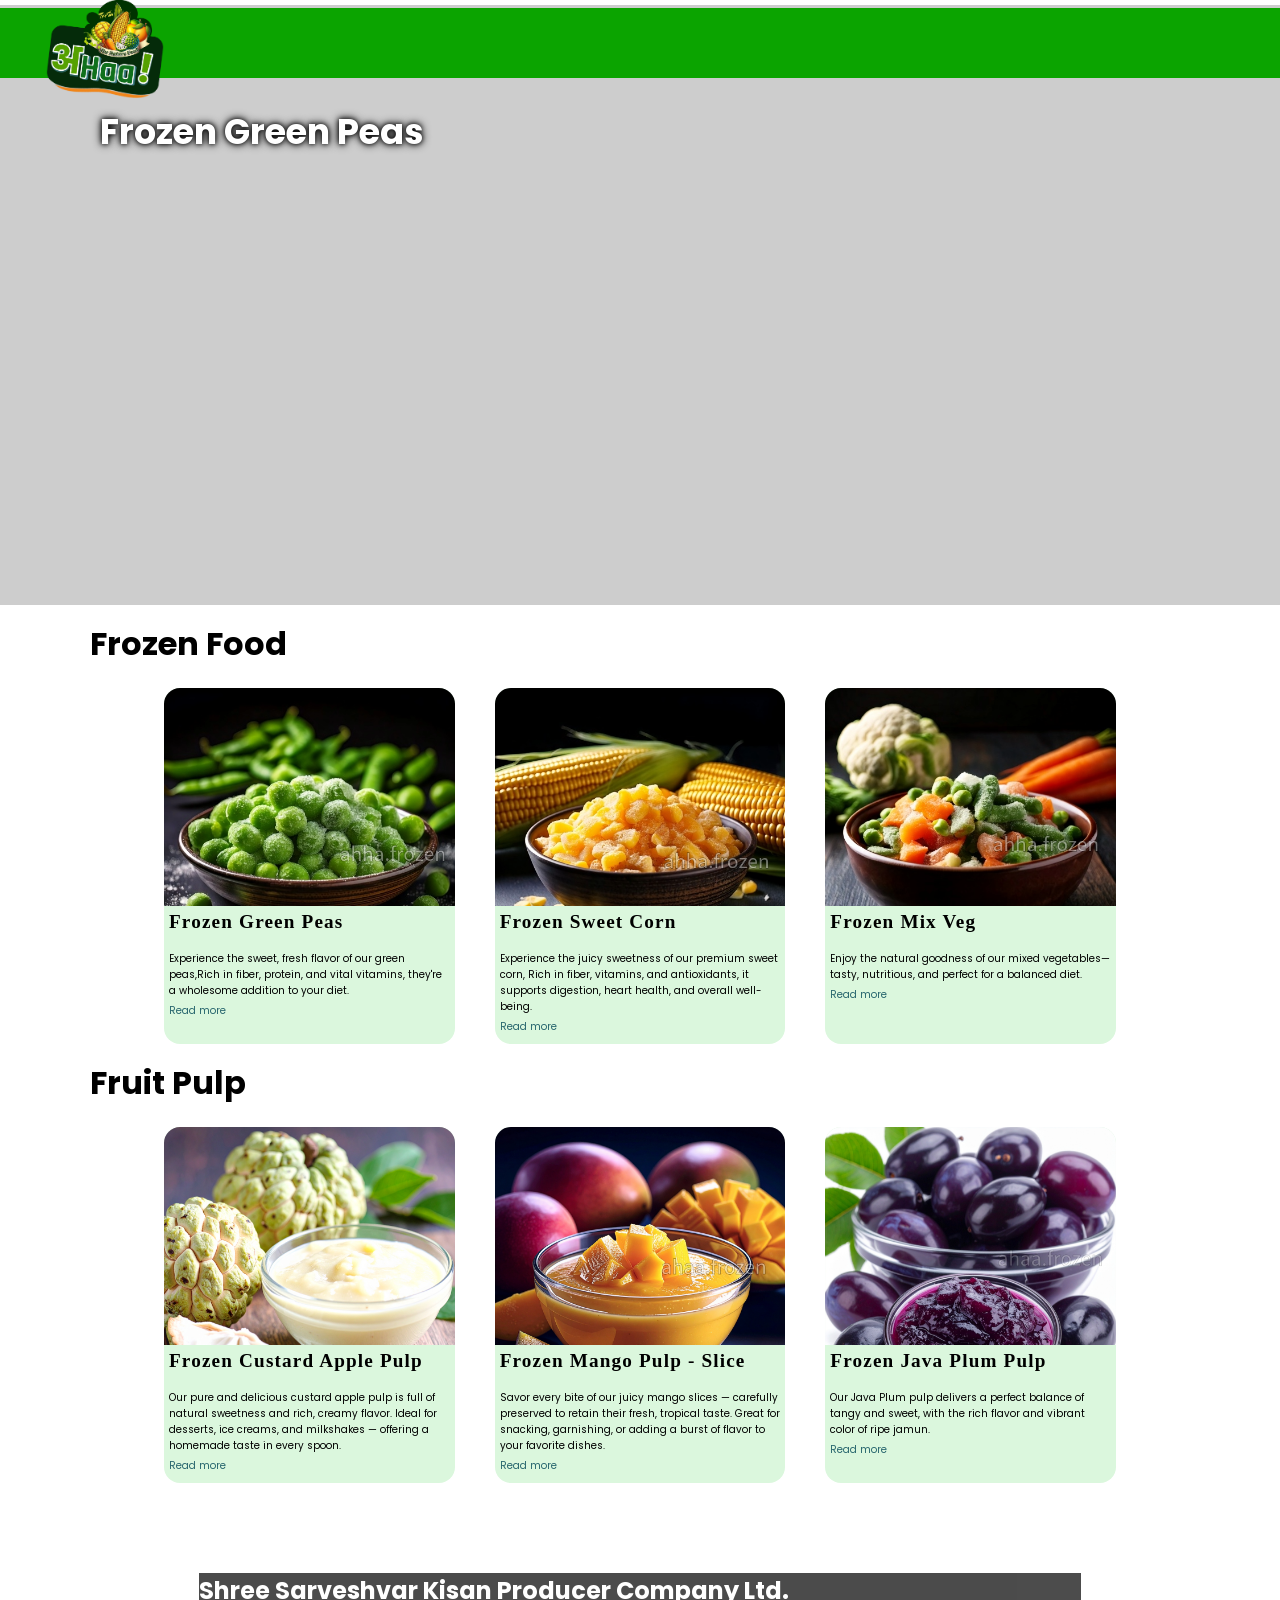
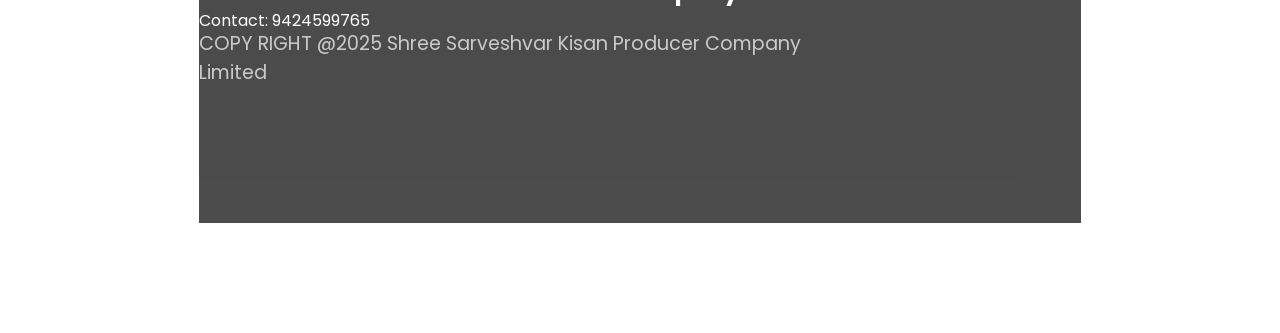
==== index.html @ b65160de "Add files via upload Added all file" ====
<!doctype html>
<html lang="en">
  <head>
    <meta charset="utf-8">
    <meta name="viewport" content="width=device-width, initial-scale=1">
    <title>Ahaa frozen food</title>
    <link rel="stylesheet" href="home.css">
  </head>
  <body>
        

    <nav>
      <div class="wrapper">
        <div class="logo"><a href="#"><img src="logo.png" class="logo"></a></div>
        <input type="radio" name="slider" id="menu-btn">
        <input type="radio" name="slider" id="close-btn">    
      </div>
    </nav>

    <div class="carousel">
      <div class="carousel-item">
          <div class="slide-image"
              style="background-image: url('https://shreesarveshvar.github.io/ahaa/Fireflyfrozenmixveg.jpg');">
<h1 class="slidelable">Frozen MixVegitables</h1>

          </div>
      </div>
      <div class="carousel-item">
          <div class="slide-image"
              style="background-image: 
url('https://shreesarveshvar.github.io/ahaa/greenpeasflex.jpg');">
<h1 class="slidelable">Frozen Green Peas</h1>


          </div>
      </div>
      <div class="carousel-item">
          <div class="slide-image"
              style="background-image: 
url('https://shreesarveshvar.github.io/ahaa/Fireflyfrozenmixveg.jpg');">
<h1 class="slidelable">Frozen MixVegitables</h1>

          </div>
      </div>
      <div class="carousel-item">
          <div class="slide-image"
              style="background-image: 
url('https://shreesarveshvar.github.io/ahaa/Fireflyfrozensweetcorn.jpg');">
<h1 class="slidelable">Sweet Corn-Very Sweet....</h1>

          </div>
      </div>
  </div>


  <h1 style="margin-left:7%; margin-top:15px;">Frozen Food</h1>
  <section class="articles">
  
    <article>
      <div class="article-wrapper">
        <figure>
          <img src="green pea bow.png" alt="" />
        </figure>
        <div class="article-body">
          <h2>Frozen Green Peas</h2>
          <p>
            Experience the sweet, fresh flavor of our green peas,Rich in fiber, protein, and vital vitamins, they're a wholesome addition to your diet.
          </p>
          <a href="#" class="read-more">
            Read more <span class="sr-only">about this is some title</span>
            <svg xmlns="http://www.w3.org/2000/svg" class="icon" viewBox="0 0 20 20" fill="currentColor">
              <path fill-rule="evenodd" d="M12.293 5.293a1 1 0 011.414 0l4 4a1 1 0 010 1.414l-4 4a1 1 0 01-1.414-1.414L14.586 11H3a1 1 0 110-2h11.586l-2.293-2.293a1 1 0 010-1.414z" clip-rule="evenodd" />
            </svg>
          </a>
        </div>
      </div>
    </article>
    <article>
  
      <div class="article-wrapper">
        <figure>
          <img src="sweet corn bow.png" alt="" />
        </figure>
        <div class="article-body">
          <h2>Frozen Sweet Corn</h2>
          <p>
            Experience the juicy sweetness of our premium sweet corn, Rich in fiber, vitamins, and antioxidants, it supports digestion, heart health, and overall well-being.
          </p>
          <a href="#" class="read-more">
            Read more <span class="sr-only">about this is some title</span>
            <svg xmlns="http://www.w3.org/2000/svg" class="icon" viewBox="0 0 20 20" fill="currentColor">
              <path fill-rule="evenodd" d="M12.293 5.293a1 1 0 011.414 0l4 4a1 1 0 010 1.414l-4 4a1 1 0 01-1.414-1.414L14.586 11H3a1 1 0 110-2h11.586l-2.293-2.293a1 1 0 010-1.414z" clip-rule="evenodd" />
            </svg>
          </a>
        </div>
      </div>
    </article>
    <article>
  
      <div class="article-wrapper">
        <figure>
          <img src="mix veg bow.png" alt="" />
        </figure>
        <div class="article-body">
          <h2>Frozen Mix Veg</h2>
          <p>
            Enjoy the natural goodness of our mixed vegetables—tasty, nutritious, and perfect for a balanced diet.      </p>
               <a href="#" class="read-more">
            Read more <span class="sr-only">about this is some title</span>
            <svg xmlns="http://www.w3.org/2000/svg" class="icon" viewBox="0 0 20 20" fill="currentColor">
              <path fill-rule="evenodd" d="M12.293 5.293a1 1 0 011.414 0l4 4a1 1 0 010 1.414l-4 4a1 1 0 01-1.414-1.414L14.586 11H3a1 1 0 110-2h11.586l-2.293-2.293a1 1 0 010-1.414z" clip-rule="evenodd" />
            </svg>
          </a>
        </div>
      </div>
    </article>
  </section>



  
  <h1 style="margin-left:7%; margin-top:15px;">Fruit Pulp</h1>
  <section class="articles">
  
    <article>
      <div class="article-wrapper">
        <figure>
          <img src="sitafal pulp.jpg" alt="" />
        </figure>
        <div class="article-body">
          <h2>Frozen Custard Apple Pulp</h2>
          <p>
            Our pure and delicious custard apple pulp is full of natural sweetness and rich, creamy flavor.
Ideal for desserts, ice creams, and milkshakes — offering a homemade taste in every spoon.
          </p>
          <a href="#" class="read-more">
            Read more <span class="sr-only">about this is some title</span>
            <svg xmlns="http://www.w3.org/2000/svg" class="icon" viewBox="0 0 20 20" fill="currentColor">
              <path fill-rule="evenodd" d="M12.293 5.293a1 1 0 011.414 0l4 4a1 1 0 010 1.414l-4 4a1 1 0 01-1.414-1.414L14.586 11H3a1 1 0 110-2h11.586l-2.293-2.293a1 1 0 010-1.414z" clip-rule="evenodd" />
            </svg>
          </a>
        </div>
      </div>
    </article>
    <article>
  
      <div class="article-wrapper">
        <figure>
          <img src="mango pulp slice.png" alt="" />
        </figure>
        <div class="article-body">
          <h2>Frozen Mango Pulp - Slice</h2>
          <p>
            Savor every bite of our juicy mango slices — carefully preserved to retain their fresh, tropical taste.
Great for snacking, garnishing, or adding a burst of flavor to your favorite dishes.
          </p>
          <a href="#" class="read-more">
            Read more <span class="sr-only">about this is some title</span>
            <svg xmlns="http://www.w3.org/2000/svg" class="icon" viewBox="0 0 20 20" fill="currentColor">
              <path fill-rule="evenodd" d="M12.293 5.293a1 1 0 011.414 0l4 4a1 1 0 010 1.414l-4 4a1 1 0 01-1.414-1.414L14.586 11H3a1 1 0 110-2h11.586l-2.293-2.293a1 1 0 010-1.414z" clip-rule="evenodd" />
            </svg>
          </a>
        </div>
      </div>
    </article>
    <article>
  
      <div class="article-wrapper">
        <figure>
          <img src="jamun pulp1.png" alt="" />
        </figure>
        <div class="article-body">
          <h2>Frozen Java Plum Pulp</h2>
          <p>
            Our Java Plum pulp delivers a perfect balance of tangy and sweet, with the rich flavor and vibrant color of ripe jamun.
          </p>
          <a href="#" class="read-more">
            Read more <span class="sr-only">about this is some title</span>
            <svg xmlns="http://www.w3.org/2000/svg" class="icon" viewBox="0 0 20 20" fill="currentColor">
              <path fill-rule="evenodd" d="M12.293 5.293a1 1 0 011.414 0l4 4a1 1 0 010 1.414l-4 4a1 1 0 01-1.414-1.414L14.586 11H3a1 1 0 110-2h11.586l-2.293-2.293a1 1 0 010-1.414z" clip-rule="evenodd" />
            </svg>
          </a>
        </div>
      </div>
    </article>
  </section>

  <div class="footer">
    <div class="footinfo">
      <h2>Shree Sarveshvar Kisan Producer Company Ltd.</h2>
      <p>Contact: 9424599765</p>
      
   
    <div class="copyright"><p>COPY RIGHT @2025 Shree Sarveshvar Kisan Producer Company Limited<p></div>

  </div>


  <script src="./script.js"></script>



  </body>
</html>
---- home.css ----
@import url('https://fonts.googleapis.com/css2?family=Poppins:wght@200;300;400;500;600;700&display=swap');
*{
  margin: 0;
  padding: 0;
  box-sizing: border-box;
  font-family: 'Poppins', sans-serif;
}
.logo{
  margin-top: 5px;
    height: 150px;
}

.menubar{
    margin-top: 5px;
    height: 50px;
}


nav{
  position: fixed;
  z-index: 99;
  width: 100%;
  margin-top: 3px;
  background: #0ba400;
}
nav .wrapper{
  position: relative;
  max-width: 1300px;
  padding: 0px 30px;
  height: 70px;
  line-height: 70px;
  margin: auto;
  display: flex;
  align-items: center;
  justify-content: space-between;
}
.wrapper .logo a{
  text-decoration: none;
}
.wrapper .nav-links{
  display: inline-flex;
}
.nav-links li{
  list-style: none;
}
.nav-links li a{
  color: #f2f2f2;
  text-decoration: none;
  font-size: 18px;
  font-weight: 500;
  padding: 9px 15px;
  border-radius: 5px;
  transition: all 0.3s ease;
}
.nav-links li a:hover{
  background: #57ff4f;
}
.nav-links .mobile-item{
  display: none;
}
.nav-links .drop-menu{
  position: absolute;
  background: #57ff4f;
  width: 180px;
  line-height: 45px;
  top: 85px;
  opacity: 0;
  visibility: hidden;
  box-shadow: 0 6px 10px rgba(0,0,0,0.15);
}
.nav-links li:hover .drop-menu,
.nav-links li:hover .mega-box{
  transition: all 0.3s ease;
  top: 70px;
  opacity: 1;
  visibility: visible;
}
.drop-menu li a{
  width: 100%;
  display: block;
  padding: 0 0 0 15px;
  font-weight: 400;
  border-radius: 0px;
}
.mega-box{
  position: absolute;
  left: 0;
  width: 100%;
  padding: 0 30px;
  top: 85px;
  opacity: 0;
  visibility: hidden;
}
.mega-box .content{
  background: #0ba400;
  padding: 25px 20px;
  display: flex;
  width: 100%;
  justify-content: space-between;
  box-shadow: 0 6px 10px rgba(0,0,0,0.15);
}
.mega-box .content .row{
  width: calc(25% - 30px);
  line-height: 45px;
}
.content .row img{
  width: 100%;
  height: 100%;
  object-fit: cover;
}
.content .row header{
  color: #f2f2f2;
  font-size: 20px;
  font-weight: 500;
}
.content .row .mega-links{
  margin-left: -40px;
  border-left: 1px solid rgba(255,255,255,0.09);
}
.row .mega-links li{
  padding: 0 20px;
}
.row .mega-links li a{
  padding: 0px;
  padding: 0 20px;
  color: #d9d9d9;
  font-size: 17px;
  display: block;
}
.row .mega-links li a:hover{
  color: #f2f2f2;
}
.wrapper .btn{
  color: #fff;
  font-size: 20px;
  cursor: pointer;
  display: none;
}
.wrapper .btn.close-btn{
  position: absolute;
  right: 30px;
  top: 10px;
}

@media screen and (max-width: 970px) {
  .wrapper .btn{
    display: block;
  }
  .wrapper .nav-links{
    position: fixed;
    height: 100vh;
    width: 100%;
    max-width: 350px;
    top: 0;
    left: -100%;
    background: #242526;
    display: block;
    padding: 50px 10px;
    line-height: 50px;
    overflow-y: auto;
    box-shadow: 0px 15px 15px rgba(0,0,0,0.18);
    transition: all 0.3s ease;
  }
  /* custom scroll bar */
  ::-webkit-scrollbar {
    width: 10px;
  }
  ::-webkit-scrollbar-track {
    background: #242526;
  }
  ::-webkit-scrollbar-thumb {
    background: #3A3B3C;
  }
  #menu-btn:checked ~ .nav-links{
    left: 0%;
  }
  #menu-btn:checked ~ .btn.menu-btn{
    display: none;
  }
  #close-btn:checked ~ .btn.menu-btn{
    display: block;
  }
  .nav-links li{
    margin: 15px 10px;
  }
  .nav-links li a{
    padding: 0 20px;
    display: block;
    font-size: 20px;
  }
  .nav-links .drop-menu{
    position: static;
    opacity: 1;
    top: 65px;
    visibility: visible;
    padding-left: 20px;
    width: 100%;
    max-height: 0px;
    overflow: hidden;
    box-shadow: none;
    transition: all 0.3s ease;
  }
  #showDrop:checked ~ .drop-menu,
  #showMega:checked ~ .mega-box{
    max-height: 100%;
  }
  .nav-links .desktop-item{
    display: none;
  }
  .nav-links .mobile-item{
    display: block;
    color: #f2f2f2;
    font-size: 20px;
    font-weight: 500;
    padding-left: 20px;
    cursor: pointer;
    border-radius: 5px;
    transition: all 0.3s ease;
  }
  .nav-links .mobile-item:hover{
    background: #3A3B3C;
  }
  .drop-menu li{
    margin: 0;
  }
  .drop-menu li a{
    border-radius: 5px;
    font-size: 18px;
  }
  .mega-box{
    position: static;
    top: 65px;
    opacity: 1;
    visibility: visible;
    padding: 0 20px;
    max-height: 0px;
    overflow: hidden;
    transition: all 0.3s ease;
  }
  .mega-box .content{
    box-shadow: none;
    flex-direction: column;
    padding: 20px 20px 0 20px;
  }
  .mega-box .content .row{
    width: 100%;
    margin-bottom: 15px;
    border-top: 1px solid rgba(255,255,255,0.08);
  }
  .mega-box .content .row:nth-child(1),
  .mega-box .content .row:nth-child(2){
    border-top: 0px;
  }
  .content .row .mega-links{
    border-left: 0px;
    padding-left: 15px;
  }
  .row .mega-links li{
    margin: 0;
  }
  .content .row header{
    font-size: 19px;
  }
}
nav input{
  display: none;
}

.body-text{
  position: absolute;
  top: 50%;
  left: 50%;
  transform: translate(-50%, -50%);
  width: 100%;
  text-align: center;
  padding: 0 30px;
}
.body-text div{
  font-size: 45px;
  font-weight: 600;
}



.carousel {
  margin-top: 5px;
  position: relative;
  width: 100%;
  height: 600px;
  overflow: hidden;
  background-color: #cdcdcd;
}

.carousel-item .slide-image {
  width: 100%;
  height: 600px;
  background-size: cover;
  background-repeat: no-repeat;
  padding: 100px;

}

.carousel-item {
  position: absolute;
  width: 100%;
  height: 270px;
  border: none;
  top: 0;
  left: 100%;
}

.carousel-item.active {
  left: 0;
  transition: all 0.3s ease-out;
}

.carousel-item div {
  height: 100%;
}

.slidelable{
  color: rgb(255, 255, 255);
  font-size: 35px;
  text-shadow:
      0 0 5px rgb(0, 0, 0),
      0 0 10px rgb(0, 0, 0);



}


article {
  margin-top: 20px;
  --img-scale: 1.001;
  --title-color: black;
  --link-icon-translate: -20px;
  --link-icon-opacity: 0;
  position: relative;
  border-radius: 16px;
  box-shadow: none;
  background: #dbf7dd;
  transform-origin: center;
  transition: all 0.4s ease-in-out;
  overflow: hidden;
}

article a::after {
  position: absolute;
  inset-block: 0;
  inset-inline: 0;
  cursor: pointer;
  content: "";
}

/* basic article elements styling */
article h2 {
  margin: 0 0 18px 0;
  font-family: "popins";
  font-size: 1.2rem;
  letter-spacing: 0.06em;
  color: var(--title-color);
  transition: color 0.3s ease-out;
}

figure {
  margin: 0;
  padding: 0;
  aspect-ratio: 16 / 12;
  overflow: hidden;
}

article img {
  max-width: 100%;
  transform-origin: center;
  transform: scale(var(--img-scale));
  transition: transform 0.4s ease-in-out;
}

.article-body {
  padding: 5px;
  font-size: 10px;
}

article a {
  display: inline-flex;
  align-items: center;
  text-decoration: none;
  color: #28666e;
}

article a:focus {
  outline: 1px dotted #28666e;
}

article a .icon {
  min-width: 24px;
  width: 24px;
  height: 24px;
  margin-left: 5px;
  transform: translateX(var(--link-icon-translate));
  opacity: var(--link-icon-opacity);
  transition: all 0.3s;
}

/* using the has() relational pseudo selector to update our custom properties */
article:has(:hover, :focus) {
  --img-scale: 1.1;
  --title-color: #28666e;
  --link-icon-translate: 0;
  --link-icon-opacity: 1;
  box-shadow: rgba(0, 0, 0, 0.16) 0px 10px 36px 0px, rgba(0, 0, 0, 0.06) 0px 0px 0px 1px;
}


/************************ 
Generic layout (demo looks)
**************************/

*,
*::before,
*::after {
  box-sizing: border-box;
}

.articles {
  display: grid;
  max-width: 1000px;
  margin-inline: auto;
  padding-inline: 24px;
  grid-template-columns: repeat(auto-fill, minmax(270px, 1fr));
  gap: 40px;
}

@media screen and (max-width: 960px) {
  article {
    container: card/inline-size;
  }
  .article-body p {
    display: none;
  }
}

@container card (min-width: 380px) {
  .article-wrapper {
    display: grid;
    grid-template-columns: 100px 1fr;
    gap: 16px;
  }
  .article-body {
    padding-left: 0;
  }
  figure {
    width: 100%;
    height: 100%;
    overflow: hidden;
  }
  figure img {
    height: 100%;
    aspect-ratio: 1;
    object-fit: cover;
  }
}

.sr-only:not(:focus):not(:active) {
  clip: rect(0 0 0 0); 
  clip-path: inset(50%);
  height: 1px;
  overflow: hidden;
  position: absolute;
  white-space: nowrap; 
  width: 1px;
}


.footer{
  margin-top: 50px;
  height: 400px;
  width: 100%;
  background-size: cover;
background-image: url("https://ShreeSarveshvar.github.io/ahaa/bottomimg.jpg");
  display: flex;
  flex-direction:column;
  align-items:center;
  justify-content: space-between;
  padding: 10px;
  padding-top: 40px;
}

.footinfo{
  height: 250px;
  width: 70%;
  background-color: #000000;
  opacity: 70%;
  color: #fff;
  font-size: 1rem;

}

.copyright{
 height: 50px;
 width: 70%;
 background-color: #000000;
 opacity: 70%;
 color: #fff;
 display: flex;
 font-size: 1.2rem;
 align-items:center;
 justify-content: bottom;
}

.icon2{
  height: 40px;
  width: 40px; 

}
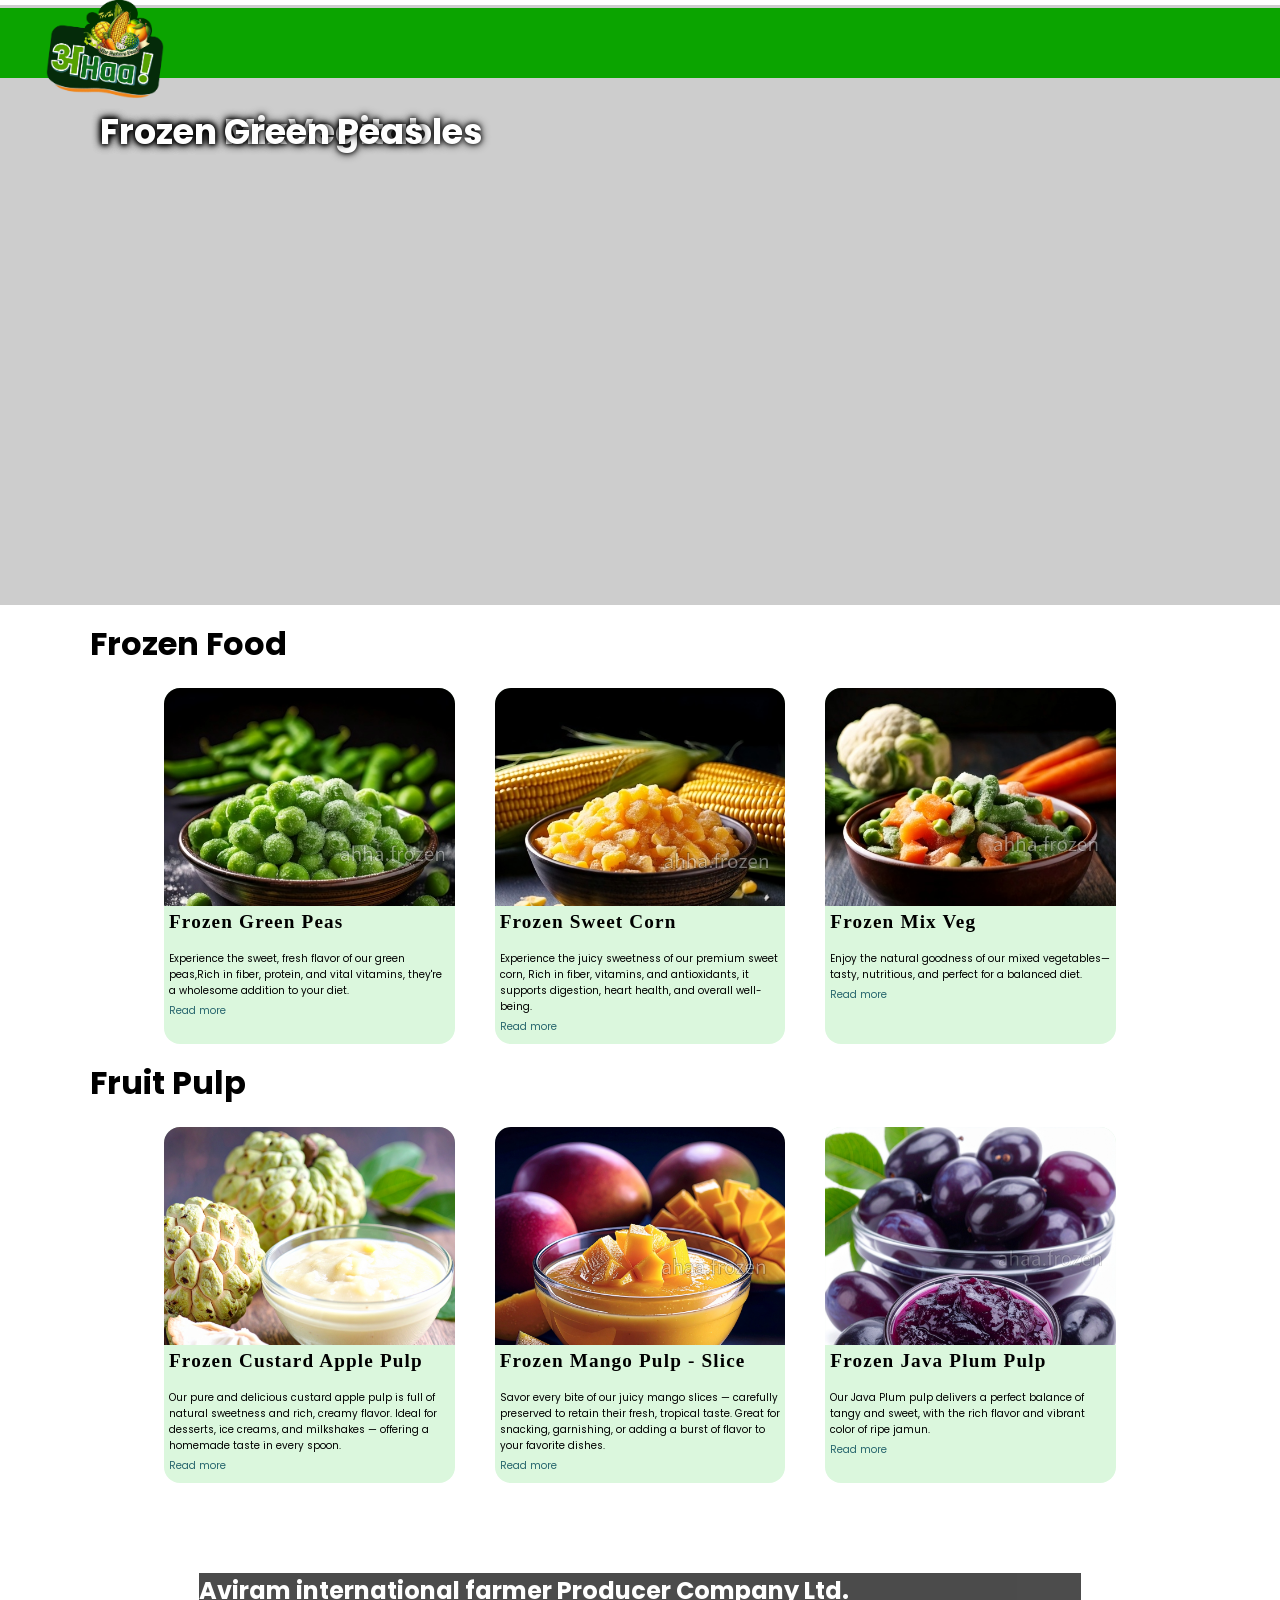
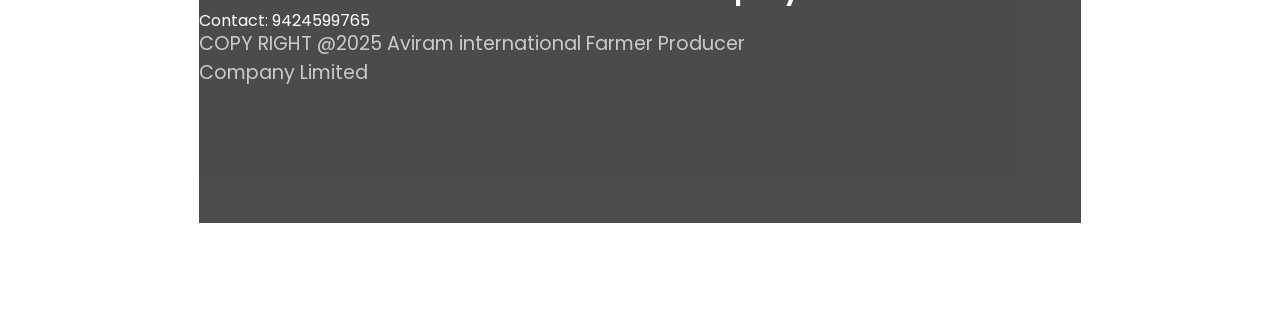
==== commit c23039fe: "Update index.html" ====
--- a/index.html
+++ b/index.html
@@ -187,11 +187,11 @@
 
   <div class="footer">
     <div class="footinfo">
-      <h2>Shree Sarveshvar Kisan Producer Company Ltd.</h2>
+      <h2>Aviram international farmer Producer Company Ltd.</h2>
       <p>Contact: 9424599765</p>
       
    
-    <div class="copyright"><p>COPY RIGHT @2025 Shree Sarveshvar Kisan Producer Company Limited<p></div>
+    <div class="copyright"><p>COPY RIGHT @2025 Aviram international Farmer Producer Company Limited<p></div>
 
   </div>
 
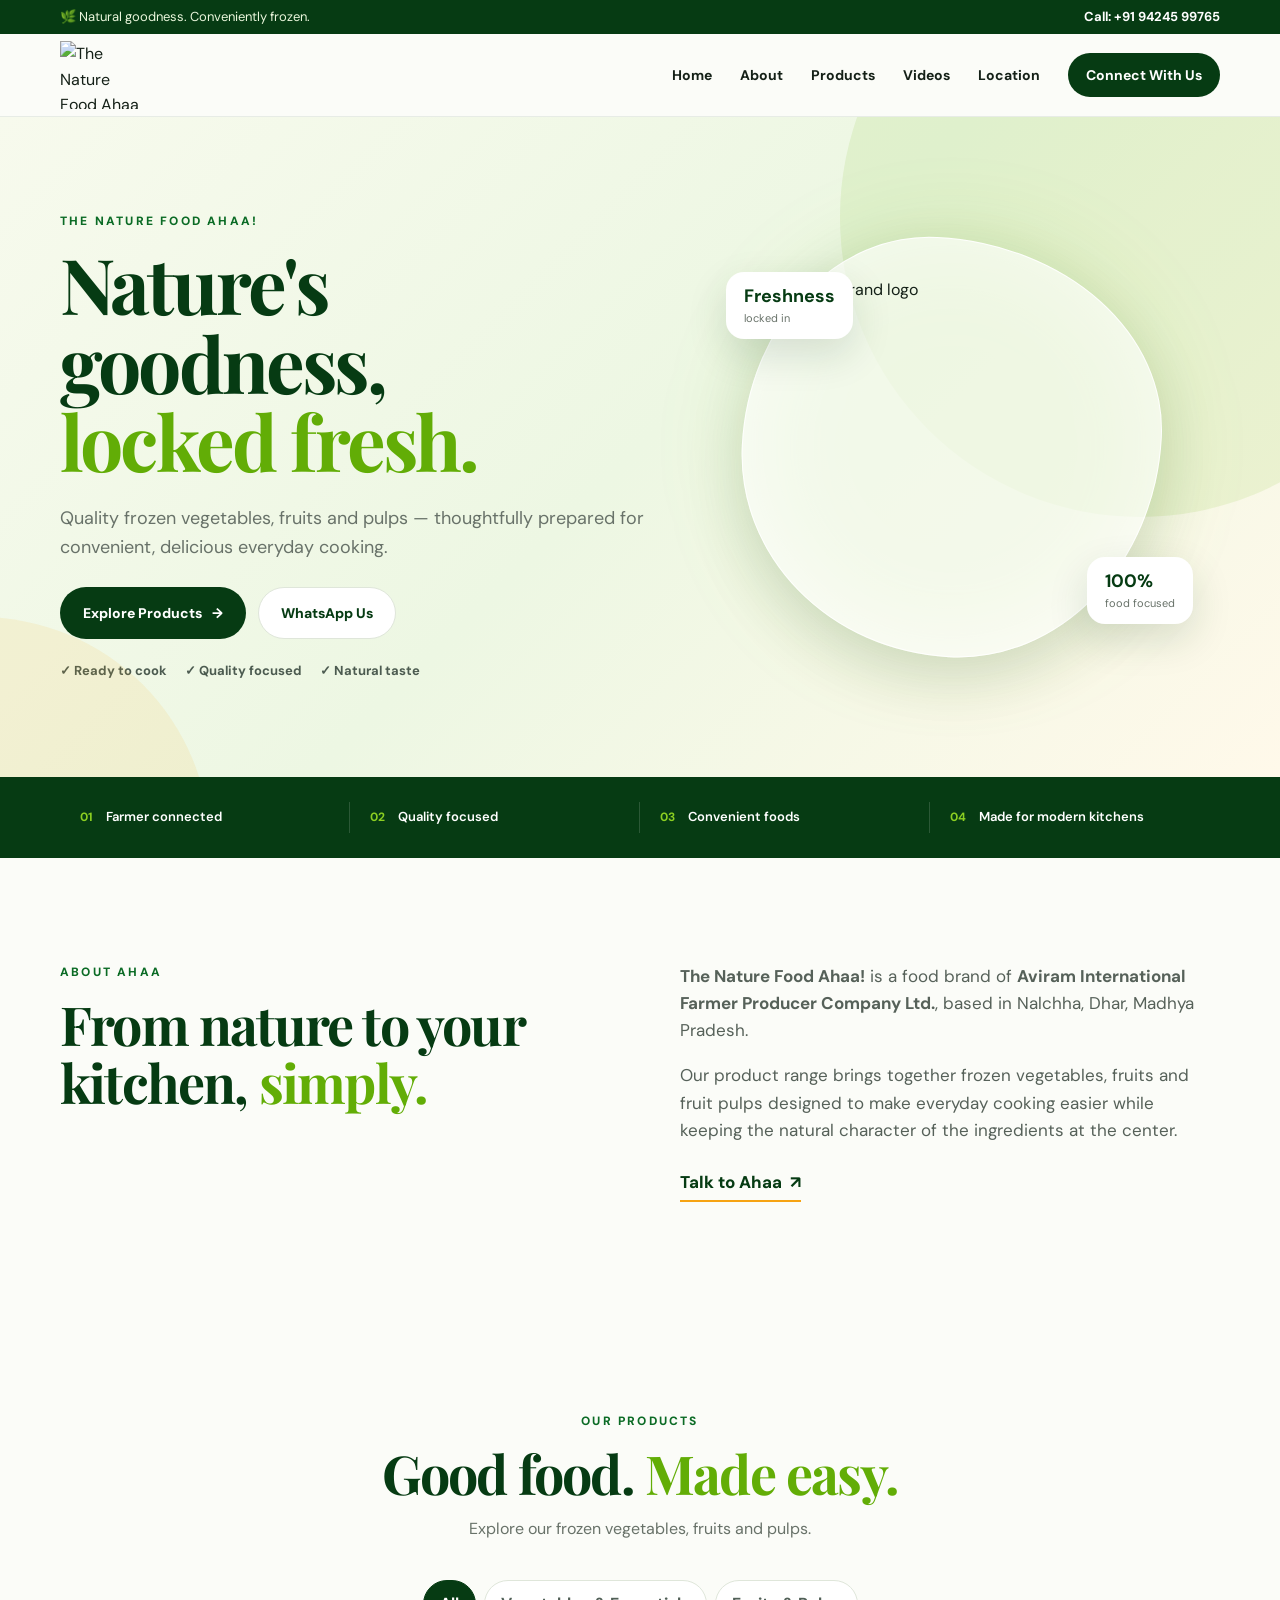
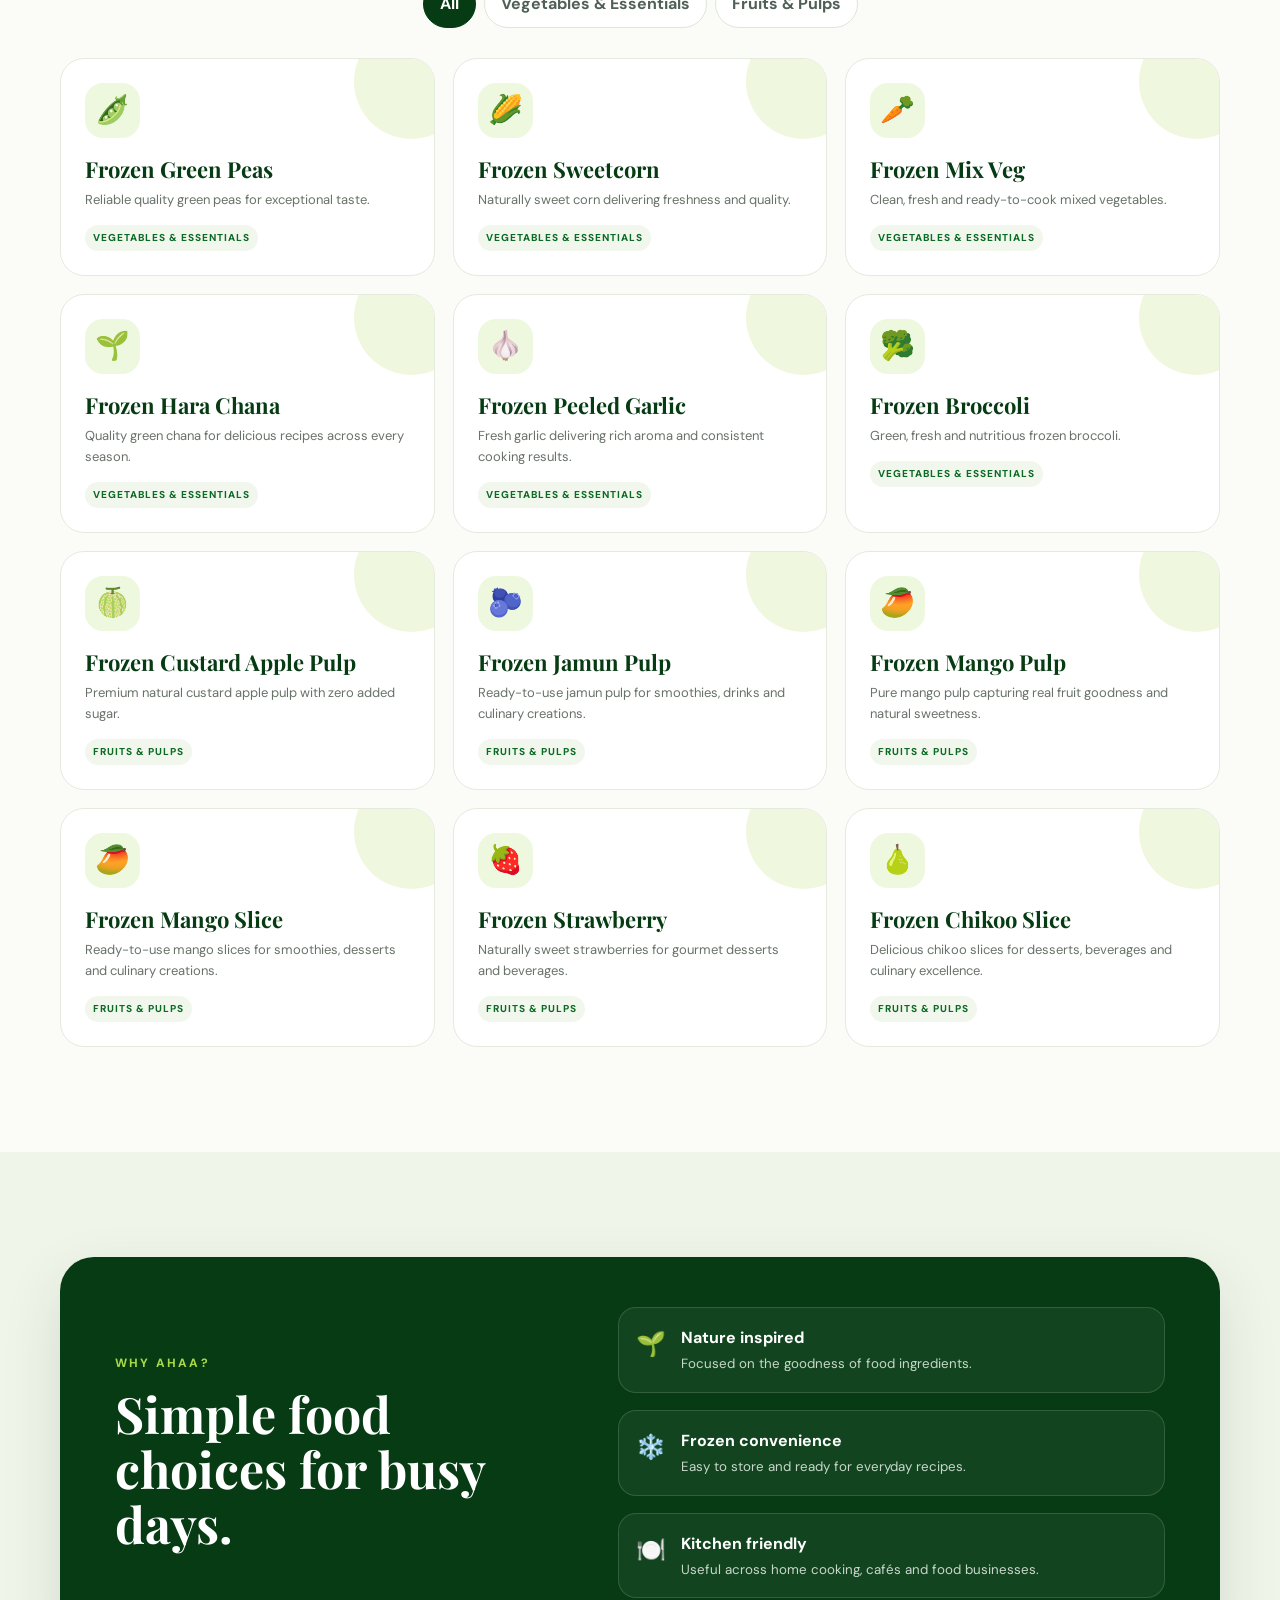
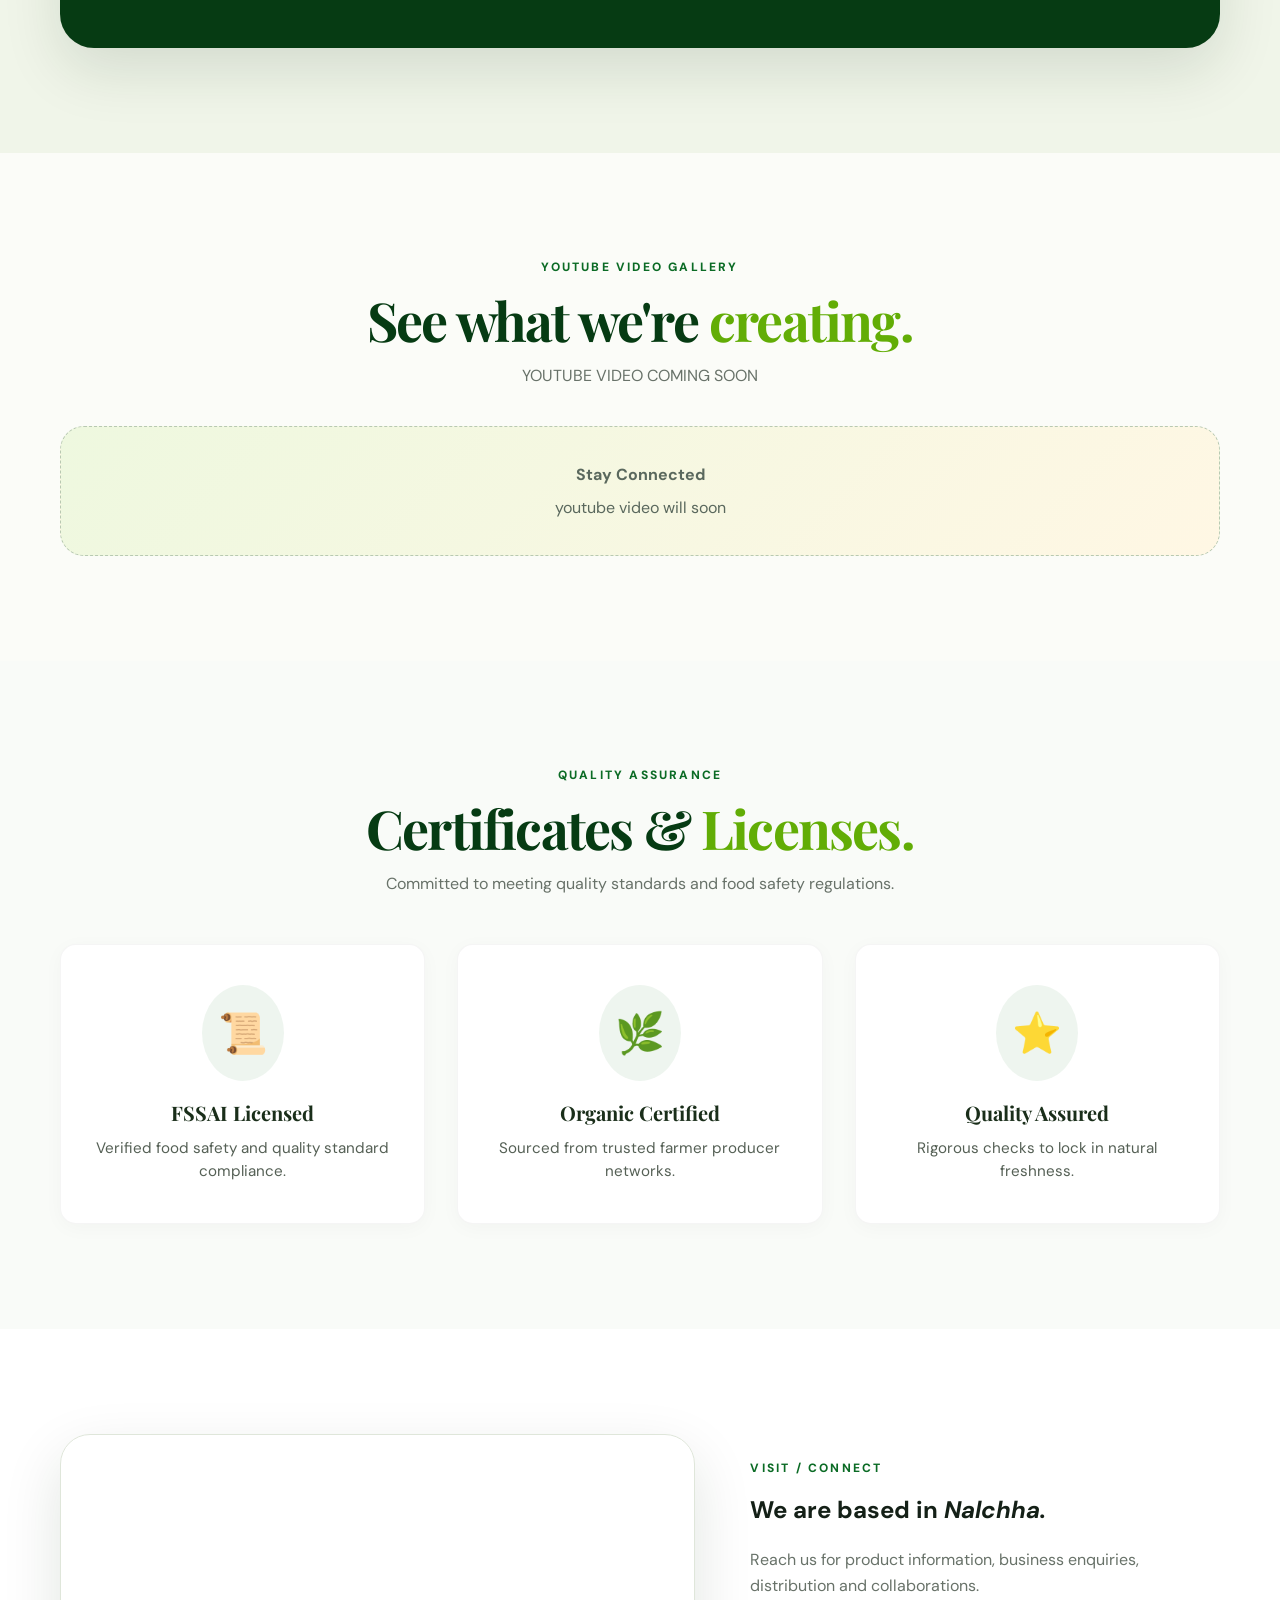
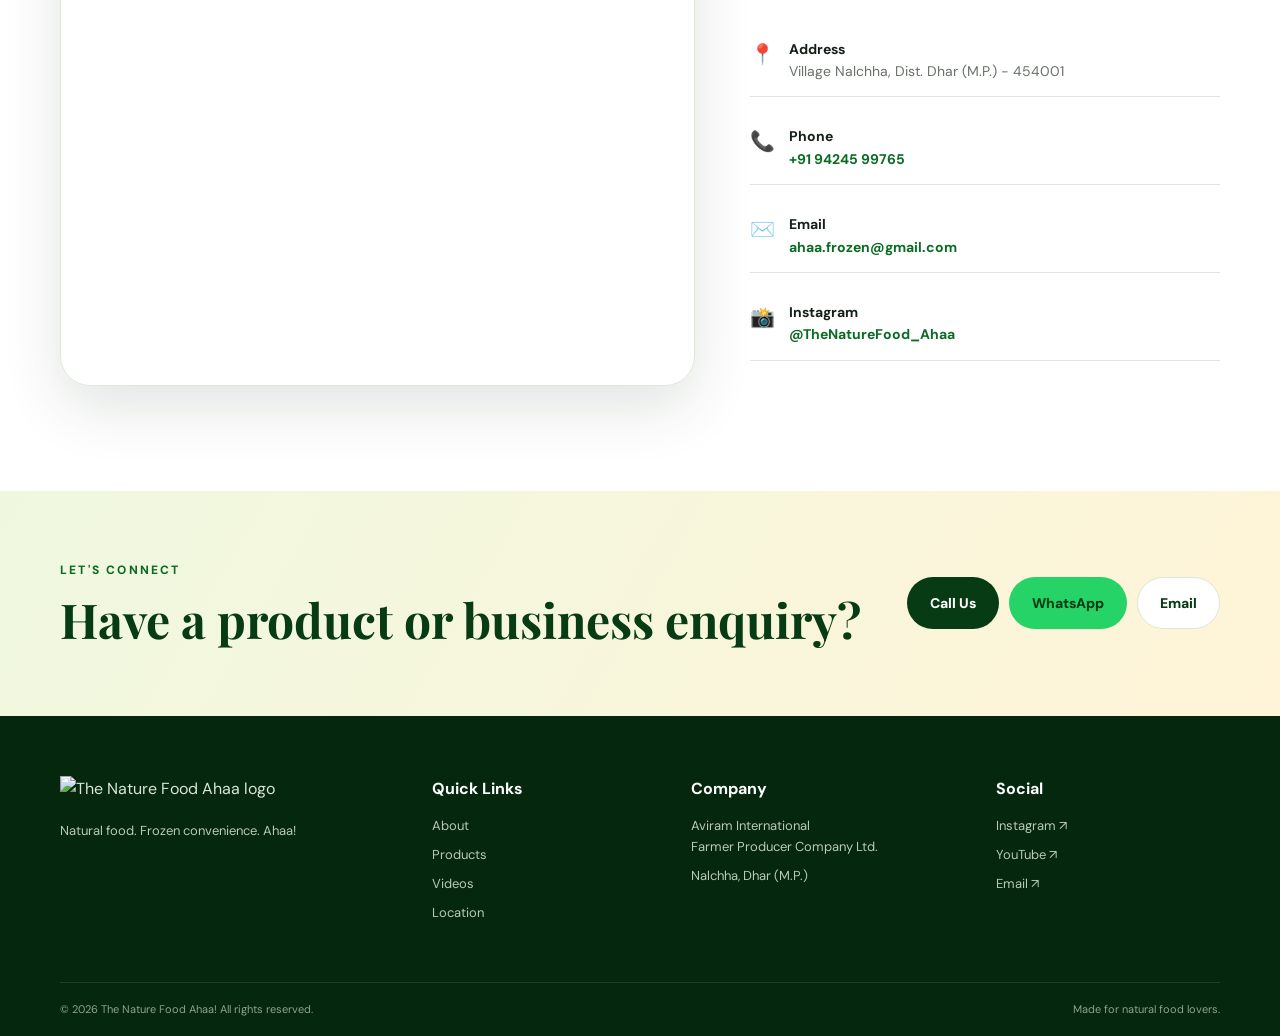
==== commit 12af4d5b: "Add files via upload" ====
--- a/index.html
+++ b/index.html
@@ -1,214 +1,261 @@
-<!doctype html>
-<html lang="en">
-  <head>
-    <meta charset="utf-8">
-    <meta name="viewport" content="width=device-width, initial-scale=1">
-    <title>Ahaa frozen food</title>
-    <link rel="stylesheet" href="home.css">
-  </head>
-  <body>
-        
-
-    <nav>
-      <div class="wrapper">
-        <div class="logo"><a href="#"><img src="logo.png" class="logo"></a></div>
-        <input type="radio" name="slider" id="menu-btn">
-        <input type="radio" name="slider" id="close-btn">    
-      </div>
-    </nav>
-
-    <div class="carousel">
-      <div class="carousel-item">
-          <div class="slide-image"
-              style="background-image: url('https://shreesarveshvar.github.io/ahaa/Fireflyfrozenmixveg.jpg');">
-<h1 class="slidelable">Frozen MixVegitables</h1>
-
-          </div>
-      </div>
-      <div class="carousel-item">
-          <div class="slide-image"
-              style="background-image: 
-url('https://shreesarveshvar.github.io/ahaa/greenpeasflex.jpg');">
-<h1 class="slidelable">Frozen Green Peas</h1>
-
-
-          </div>
-      </div>
-      <div class="carousel-item">
-          <div class="slide-image"
-              style="background-image: 
-url('https://shreesarveshvar.github.io/ahaa/Fireflyfrozenmixveg.jpg');">
-<h1 class="slidelable">Frozen MixVegitables</h1>
-
-          </div>
-      </div>
-      <div class="carousel-item">
-          <div class="slide-image"
-              style="background-image: 
-url('https://shreesarveshvar.github.io/ahaa/Fireflyfrozensweetcorn.jpg');">
-<h1 class="slidelable">Sweet Corn-Very Sweet....</h1>
-
-          </div>
-      </div>
-  </div>
-
-
-  <h1 style="margin-left:7%; margin-top:15px;">Frozen Food</h1>
-  <section class="articles">
-  
-    <article>
-      <div class="article-wrapper">
-        <figure>
-          <img src="green pea bow.png" alt="" />
-        </figure>
-        <div class="article-body">
-          <h2>Frozen Green Peas</h2>
-          <p>
-            Experience the sweet, fresh flavor of our green peas,Rich in fiber, protein, and vital vitamins, they're a wholesome addition to your diet.
-          </p>
-          <a href="#" class="read-more">
-            Read more <span class="sr-only">about this is some title</span>
-            <svg xmlns="http://www.w3.org/2000/svg" class="icon" viewBox="0 0 20 20" fill="currentColor">
-              <path fill-rule="evenodd" d="M12.293 5.293a1 1 0 011.414 0l4 4a1 1 0 010 1.414l-4 4a1 1 0 01-1.414-1.414L14.586 11H3a1 1 0 110-2h11.586l-2.293-2.293a1 1 0 010-1.414z" clip-rule="evenodd" />
-            </svg>
-          </a>
-        </div>
-      </div>
-    </article>
-    <article>
-  
-      <div class="article-wrapper">
-        <figure>
-          <img src="sweet corn bow.png" alt="" />
-        </figure>
-        <div class="article-body">
-          <h2>Frozen Sweet Corn</h2>
-          <p>
-            Experience the juicy sweetness of our premium sweet corn, Rich in fiber, vitamins, and antioxidants, it supports digestion, heart health, and overall well-being.
-          </p>
-          <a href="#" class="read-more">
-            Read more <span class="sr-only">about this is some title</span>
-            <svg xmlns="http://www.w3.org/2000/svg" class="icon" viewBox="0 0 20 20" fill="currentColor">
-              <path fill-rule="evenodd" d="M12.293 5.293a1 1 0 011.414 0l4 4a1 1 0 010 1.414l-4 4a1 1 0 01-1.414-1.414L14.586 11H3a1 1 0 110-2h11.586l-2.293-2.293a1 1 0 010-1.414z" clip-rule="evenodd" />
-            </svg>
-          </a>
-        </div>
-      </div>
-    </article>
-    <article>
-  
-      <div class="article-wrapper">
-        <figure>
-          <img src="mix veg bow.png" alt="" />
-        </figure>
-        <div class="article-body">
-          <h2>Frozen Mix Veg</h2>
-          <p>
-            Enjoy the natural goodness of our mixed vegetables—tasty, nutritious, and perfect for a balanced diet.      </p>
-               <a href="#" class="read-more">
-            Read more <span class="sr-only">about this is some title</span>
-            <svg xmlns="http://www.w3.org/2000/svg" class="icon" viewBox="0 0 20 20" fill="currentColor">
-              <path fill-rule="evenodd" d="M12.293 5.293a1 1 0 011.414 0l4 4a1 1 0 010 1.414l-4 4a1 1 0 01-1.414-1.414L14.586 11H3a1 1 0 110-2h11.586l-2.293-2.293a1 1 0 010-1.414z" clip-rule="evenodd" />
-            </svg>
-          </a>
-        </div>
-      </div>
-    </article>
-  </section>
-
-
-
-  
-  <h1 style="margin-left:7%; margin-top:15px;">Fruit Pulp</h1>
-  <section class="articles">
-  
-    <article>
-      <div class="article-wrapper">
-        <figure>
-          <img src="sitafal pulp.jpg" alt="" />
-        </figure>
-        <div class="article-body">
-          <h2>Frozen Custard Apple Pulp</h2>
-          <p>
-            Our pure and delicious custard apple pulp is full of natural sweetness and rich, creamy flavor.
-Ideal for desserts, ice creams, and milkshakes — offering a homemade taste in every spoon.
-          </p>
-          <a href="#" class="read-more">
-            Read more <span class="sr-only">about this is some title</span>
-            <svg xmlns="http://www.w3.org/2000/svg" class="icon" viewBox="0 0 20 20" fill="currentColor">
-              <path fill-rule="evenodd" d="M12.293 5.293a1 1 0 011.414 0l4 4a1 1 0 010 1.414l-4 4a1 1 0 01-1.414-1.414L14.586 11H3a1 1 0 110-2h11.586l-2.293-2.293a1 1 0 010-1.414z" clip-rule="evenodd" />
-            </svg>
-          </a>
-        </div>
-      </div>
-    </article>
-    <article>
-  
-      <div class="article-wrapper">
-        <figure>
-          <img src="mango pulp slice.png" alt="" />
-        </figure>
-        <div class="article-body">
-          <h2>Frozen Mango Pulp - Slice</h2>
-          <p>
-            Savor every bite of our juicy mango slices — carefully preserved to retain their fresh, tropical taste.
-Great for snacking, garnishing, or adding a burst of flavor to your favorite dishes.
-          </p>
-          <a href="#" class="read-more">
-            Read more <span class="sr-only">about this is some title</span>
-            <svg xmlns="http://www.w3.org/2000/svg" class="icon" viewBox="0 0 20 20" fill="currentColor">
-              <path fill-rule="evenodd" d="M12.293 5.293a1 1 0 011.414 0l4 4a1 1 0 010 1.414l-4 4a1 1 0 01-1.414-1.414L14.586 11H3a1 1 0 110-2h11.586l-2.293-2.293a1 1 0 010-1.414z" clip-rule="evenodd" />
-            </svg>
-          </a>
-        </div>
-      </div>
-    </article>
-    <article>
-  
-      <div class="article-wrapper">
-        <figure>
-          <img src="jamun pulp1.png" alt="" />
-        </figure>
-        <div class="article-body">
-          <h2>Frozen Java Plum Pulp</h2>
-          <p>
-            Our Java Plum pulp delivers a perfect balance of tangy and sweet, with the rich flavor and vibrant color of ripe jamun.
-          </p>
-          <a href="#" class="read-more">
-            Read more <span class="sr-only">about this is some title</span>
-            <svg xmlns="http://www.w3.org/2000/svg" class="icon" viewBox="0 0 20 20" fill="currentColor">
-              <path fill-rule="evenodd" d="M12.293 5.293a1 1 0 011.414 0l4 4a1 1 0 010 1.414l-4 4a1 1 0 01-1.414-1.414L14.586 11H3a1 1 0 110-2h11.586l-2.293-2.293a1 1 0 010-1.414z" clip-rule="evenodd" />
-            </svg>
-          </a>
-        </div>
-      </div>
-    </article>
-  </section>
-
-  <div class="footer">
-    <div class="footinfo">
-      <h2>Aviram international farmer Producer Company Ltd.</h2>
-      <p>Contact: 9424599765</p>
-      
-   
-    <div class="copyright"><p>COPY RIGHT @2025 Aviram international Farmer Producer Company Limited<p></div>
-
-  </div>
-
-
-  <script src="./script.js"></script>
-
-
-
-  </body>
-</html>
-
-
-
-
-
-
-
-
-
-
+<!DOCTYPE html>
+<html lang="en">
+<head>
+  <meta charset="UTF-8" />
+  <meta name="viewport" content="width=device-width, initial-scale=1.0" />
+  <meta name="description" content="The Nature Food Ahaa! — frozen vegetables, fruits and natural food essentials by Aviram International Farmer Producer Company Ltd." />
+  <title>The Nature Food Ahaa! | Frozen Food & Natural Goodness</title>
+  <link rel="preconnect" href="https://fonts.googleapis.com">
+  <link rel="preconnect" href="https://fonts.gstatic.com" crossorigin>
+  <link href="https://fonts.googleapis.com/css2?family=DM+Sans:wght@400;500;600;700&family=Playfair+Display:wght@600;700;800&display=swap" rel="stylesheet">
+  <link rel="stylesheet" href="style.css" />
+</head>
+<body>
+
+  <div class="topbar">
+    <div class="container topbar-inner">
+      <span>🌿 Natural goodness. Conveniently frozen.</span>
+      <a href="tel:+919424599765">Call: +91 94245 99765</a>
+    </div>
+  </div>
+
+  <header class="header" id="home">
+    <div class="container nav">
+      <a class="brand" href="#home" aria-label="The Nature Food Ahaa home">
+        <img src="assets/logo.png" alt="The Nature Food Ahaa logo">
+      </a>
+
+      <button class="menu-toggle" aria-label="Open menu" aria-expanded="false">☰</button>
+
+      <nav class="nav-links">
+        <a href="#home">Home</a>
+        <a href="#about">About</a>
+        <a href="#products">Products</a>
+        <a href="#videos">Videos</a>
+        <a href="#location">Location</a>
+        <a href="https://www.aviraminternational.com/connect_us" class="nav-cta">Connect With Us</a>
+      </nav>
+    </div>
+  </header>
+
+  <main>
+    <section class="hero">
+      <div class="hero-leaf leaf-one"></div>
+      <div class="hero-leaf leaf-two"></div>
+      <div class="container hero-grid">
+        <div class="hero-copy reveal">
+          <p class="eyebrow">THE NATURE FOOD AHAA!</p>
+          <h1>Nature's goodness,<br><span>locked fresh.</span></h1>
+          <p class="hero-text">
+            Quality frozen vegetables, fruits and pulps — thoughtfully prepared
+            for convenient, delicious everyday cooking.
+          </p>
+          <div class="hero-actions">
+            <a href="#products" class="btn btn-primary">Explore Products <span>→</span></a>
+            <a href="https://wa.me/919424599765?text=Hello%20Ahaa%2C%20I%20want%20to%20know%20more%20about%20your%20products." target="_blank" rel="noopener" class="btn btn-light">WhatsApp Us</a>
+          </div>
+          <div class="hero-points">
+            <span>✓ Ready to cook</span>
+            <span>✓ Quality focused</span>
+            <span>✓ Natural taste</span>
+          </div>
+        </div>
+
+        <div class="hero-visual reveal delay-1">
+          <div class="glow"></div>
+          <div class="hero-card">
+            <img src="assets/logo.png" alt="Ahaa brand logo">
+          </div>
+          <div class="floating-card floating-one">
+            <strong>Freshness</strong><small>locked in</small>
+          </div>
+          <div class="floating-card floating-two">
+            <strong>100%</strong><small>food focused</small>
+          </div>
+        </div>
+      </div>
+    </section>
+
+    <section class="trust-strip">
+      <div class="container trust-grid">
+        <div><b>01</b><span>Farmer connected</span></div>
+        <div><b>02</b><span>Quality focused</span></div>
+        <div><b>03</b><span>Convenient foods</span></div>
+        <div><b>04</b><span>Made for modern kitchens</span></div>
+      </div>
+    </section>
+
+    <section class="section about" id="about">
+      <div class="container two-col">
+        <div class="section-heading reveal">
+          <p class="eyebrow">ABOUT AHAA</p>
+          <h2>From nature to your kitchen, <em>simply.</em></h2>
+        </div>
+        <div class="about-copy reveal delay-1">
+          <p>
+            <strong>The Nature Food Ahaa!</strong> is a food brand of
+            <strong>Aviram International Farmer Producer Company Ltd.</strong>,
+            based in Nalchha, Dhar, Madhya Pradesh.
+          </p>
+          <p>
+            Our product range brings together frozen vegetables, fruits and
+            fruit pulps designed to make everyday cooking easier while keeping
+            the natural character of the ingredients at the center.
+          </p>
+          <a class="text-link" href="#contact">Talk to Ahaa <span>↗</span></a>
+        </div>
+      </div>
+    </section>
+
+    <section class="section products" id="products">
+      <div class="container">
+        <div class="section-heading centered reveal">
+          <p class="eyebrow">OUR PRODUCTS</p>
+          <h2>Good food. <em>Made easy.</em></h2>
+          <p>Explore our frozen vegetables, fruits and pulps.</p>
+        </div>
+
+        <div class="filters reveal delay-1">
+          <button class="filter active" data-filter="all">All</button>
+          <button class="filter" data-filter="vegetables">Vegetables & Essentials</button>
+          <button class="filter" data-filter="fruits">Fruits & Pulps</button>
+        </div>
+
+        <div class="product-grid" id="productGrid"></div>
+      </div>
+    </section>
+
+    <section class="section quality">
+      <div class="container quality-box reveal">
+        <div>
+          <p class="eyebrow">WHY AHAA?</p>
+          <h2>Simple food choices for busy days.</h2>
+        </div>
+        <div class="quality-items">
+          <div><span>🌱</span><div><b>Nature inspired</b><small>Focused on the goodness of food ingredients.</small></div></div>
+          <div><span>❄️</span><div><b>Frozen convenience</b><small>Easy to store and ready for everyday recipes.</small></div></div>
+          <div><span>🍽️</span><div><b>Kitchen friendly</b><small>Useful across home cooking, cafés and food businesses.</small></div></div>
+        </div>
+      </div>
+    </section>
+
+    <section class="section videos" id="videos">
+      <div class="container">
+        <div class="section-heading centered reveal">
+          <p class="eyebrow">YOUTUBE VIDEO GALLERY</p>
+          <h2>See what we're <em>creating.</em></h2>
+          <p>YOUTUBE VIDEO COMING SOON</p>
+        </div>
+        <div class="video-grid" id="videoGrid"></div>
+      </div>
+    </section>
+
+
+
+
+<section class="section certificates" id="certificates">
+      <div class="container">
+        <div class="section-heading centered reveal">
+          <p class="eyebrow">QUALITY ASSURANCE</p>
+          <h2>Certificates & <em>Licenses.</em></h2>
+          <p>Committed to meeting quality standards and food safety regulations.</p>
+        </div>
+        <div class="certificate-grid reveal delay-1">
+          <div class="cert-card">
+            <div class="cert-logo-placeholder">📜</div>
+            <h3>FSSAI Licensed</h3>
+            <p>Verified food safety and quality standard compliance.</p>
+          </div>
+          <div class="cert-card">
+            <div class="cert-logo-placeholder">🌿</div>
+            <h3>Organic Certified</h3>
+            <p>Sourced from trusted farmer producer networks.</p>
+          </div>
+          <div class="cert-card">
+            <div class="cert-logo-placeholder">⭐</div>
+            <h3>Quality Assured</h3>
+            <p>Rigorous checks to lock in natural freshness.</p>
+          </div>
+        </div>
+      </div>
+    </section>
+
+
+
+
+
+
+    <section class="section location" id="location">
+      <div class="container location-grid">
+        <div class="map-wrap reveal">
+          <iframe
+            title="Aviram International Farmer Producer Company location"
+            src="https://www.google.com/maps?q=Nalchha%2C%20Dhar%2C%20Madhya%20Pradesh%20454001&output=embed"
+            loading="lazy"
+            referrerpolicy="no-referrer-when-downgrade"></iframe>
+        </div>
+        <div class="location-copy reveal delay-1">
+          <p class="eyebrow">VISIT / CONNECT</p>
+          <h2>We are based in <em>Nalchha.</em></h2>
+          <p>Reach us for product information, business enquiries, distribution and collaborations.</p>
+          <div class="contact-list">
+            <div><span>📍</span><p><b>Address</b><br>Village Nalchha, Dist. Dhar (M.P.) - 454001</p></div>
+            <div><span>📞</span><p><b>Phone</b><br><a href="tel:+919424599765">+91 94245 99765</a></p></div>
+            <div><span>✉️</span><p><b>Email</b><br><a href="mailto:ahaa.frozen@gmail.com">ahaa.frozen@gmail.com</a></p></div>
+            <div><span>📸</span><p><b>Instagram</b><br><a href="https://www.instagram.com/TheNatureFood_Ahaa/" target="_blank" rel="noopener">@TheNatureFood_Ahaa</a></p></div>
+          </div>
+        </div>
+      </div>
+    </section>
+
+    <section class="contact-banner" id="contact">
+      <div class="container contact-banner-inner">
+        <div>
+          <p class="eyebrow">LET'S CONNECT</p>
+          <h2>Have a product or business enquiry?</h2>
+        </div>
+        <div class="contact-buttons">
+          <a class="btn btn-primary" href="tel:+919424599765">Call Us</a>
+          <a class="btn btn-whatsapp" href="https://wa.me/919424599765?text=Hello%20Ahaa%2C%20I%20want%20to%20make%20an%20enquiry." target="_blank" rel="noopener">WhatsApp</a>
+          <a class="btn btn-light" href="mailto:ahaa.frozen@gmail.com">Email</a>
+        </div>
+      </div>
+    </section>
+  </main>
+
+
+
+  <footer class="footer">
+    <div class="container footer-grid">
+      <div class="footer-brand">
+        <img src="assets/logo.png" alt="The Nature Food Ahaa logo">
+        <p>Natural food. Frozen convenience. Ahaa!</p>
+      </div>
+      <div>
+        <h4>Quick Links</h4>
+        <a href="#about">About</a>
+        <a href="#products">Products</a>
+        <a href="#videos">Videos</a>
+        <a href="#location">Location</a>
+      </div>
+      <div>
+        <h4>Company</h4>
+        <p>Aviram International<br>Farmer Producer Company Ltd.</p>
+        <p>Nalchha, Dhar (M.P.)</p>
+      </div>
+      <div>
+        <h4>Social</h4>
+        <a href="https://www.instagram.com/TheNatureFood_Ahaa/" target="_blank" rel="noopener">Instagram ↗</a>
+        <a href="https://www.youtube.com/" target="_blank" rel="noopener">YouTube ↗</a>
+        <a href="mailto:ahaa.frozen@gmail.com">Email ↗</a>
+      </div>
+    </div>
+    <div class="container footer-bottom">
+      <span>© <span id="year"></span> The Nature Food Ahaa! All rights reserved.</span>
+      <span>Made for natural food lovers.</span>
+    </div>
+  </footer>
+
+  <script src="script.js"></script>
+</body>
+</html>
--- a/style.css
+++ b/style.css
@@ -0,0 +1,184 @@
+:root{
+  --green:#063b13;
+  --green-2:#0b6b25;
+  --lime:#62ad06;
+  --lime-2:#8bcf22;
+  --orange:#f6a313;
+  --cream:#f7f5ea;
+  --white:#fff;
+  --ink:#142017;
+  --muted:#687269;
+  --line:#dfe6da;
+  --shadow:0 22px 60px rgba(5,45,17,.12);
+  --radius:28px;
+}
+*{box-sizing:border-box;margin:0;padding:0}
+html{scroll-behavior:smooth}
+body{font-family:"DM Sans",sans-serif;color:var(--ink);background:#fbfcf8;line-height:1.6;overflow-x:hidden}
+a{text-decoration:none;color:inherit}
+.container{width:min(1160px,92%);margin:auto}
+.topbar{background:var(--green);color:#eaf6dc;font-size:13px}
+.topbar-inner{min-height:34px;display:flex;align-items:center;justify-content:space-between}
+.topbar a{color:#fff;font-weight:700}
+.header{position:sticky;top:0;z-index:50;background:rgba(251,252,248,.9);backdrop-filter:blur(16px);border-bottom:1px solid rgba(8,58,19,.08)}
+.nav{height:82px;display:flex;align-items:center;justify-content:space-between}
+.brand img{width:88px;height:68px;object-fit:contain;display:block}
+.nav-links{display:flex;align-items:center;gap:28px;font-size:14px;font-weight:700}
+.nav-links a{transition:.25s}
+.nav-links a:hover{color:var(--green-2)}
+.nav-cta{background:var(--green);color:#fff!important;padding:11px 18px;border-radius:999px}
+.menu-toggle{display:none;border:0;background:transparent;font-size:28px;color:var(--green)}
+.hero{min-height:650px;position:relative;overflow:hidden;background:linear-gradient(135deg,#f7faed 0%,#edf7e3 50%,#fff9ea 100%);display:flex;align-items:center}
+.hero:before{content:"";position:absolute;width:600px;height:600px;border-radius:50%;right:-160px;top:-200px;background:rgba(125,187,37,.12)}
+.hero:after{content:"";position:absolute;width:460px;height:460px;border-radius:50%;left:-250px;bottom:-300px;background:rgba(246,163,19,.1)}
+.hero-grid{display:grid;grid-template-columns:1.05fr .95fr;align-items:center;gap:30px;padding:75px 0}
+.eyebrow{font-size:12px;letter-spacing:2.2px;font-weight:800;color:var(--green-2);margin-bottom:13px}
+.hero h1{font-family:"Playfair Display",serif;font-size:clamp(46px,6vw,78px);line-height:1.02;letter-spacing:-2.8px;color:var(--green);max-width:720px}
+.hero h1 span{color:var(--lime)}
+.hero-text{font-size:18px;color:var(--muted);max-width:590px;margin:25px 0}
+.hero-actions{display:flex;gap:12px;flex-wrap:wrap}
+.btn{display:inline-flex;align-items:center;justify-content:center;gap:10px;padding:14px 22px;border-radius:999px;font-weight:800;font-size:14px;transition:.25s;cursor:pointer;border:1px solid transparent}
+.btn:hover{transform:translateY(-2px);box-shadow:0 10px 25px rgba(0,0,0,.1)}
+.btn-primary{background:var(--green);color:#fff}
+.btn-light{background:#fff;border-color:var(--line);color:var(--green)}
+.btn-whatsapp{background:#25d366;color:#073c15}
+.hero-points{display:flex;gap:18px;flex-wrap:wrap;margin-top:22px;color:#4c5b50;font-size:13px;font-weight:700}
+.hero-visual{height:510px;display:flex;align-items:center;justify-content:center;position:relative}
+.hero-card{width:min(420px,78%);aspect-ratio:1;background:rgba(255,255,255,.66);border:1px solid rgba(255,255,255,.9);border-radius:44% 56% 48% 52% / 52% 45% 55% 48%;display:grid;place-items:center;box-shadow:var(--shadow);transform:rotate(3deg);animation:float 6s ease-in-out infinite}
+.hero-card img{width:82%;height:82%;object-fit:contain;transform:rotate(-3deg)}
+.glow{position:absolute;width:400px;height:400px;border-radius:50%;background:rgba(114,188,23,.18);filter:blur(45px)}
+.floating-card{position:absolute;background:#fff;padding:14px 18px;border-radius:18px;box-shadow:0 15px 40px rgba(15,54,20,.14);display:flex;flex-direction:column;line-height:1.2;z-index:2}
+.floating-card strong{color:var(--green);font-size:18px}
+.floating-card small{color:var(--muted);font-size:11px;margin-top:4px}
+.floating-one{top:80px;left:8%}.floating-two{bottom:78px;right:5%}
+.trust-strip{background:var(--green);color:#fff}
+.trust-grid{display:grid;grid-template-columns:repeat(4,1fr);padding:25px 0}
+.trust-grid div{display:flex;align-items:center;gap:13px;padding:5px 20px;border-right:1px solid rgba(255,255,255,.15)}
+.trust-grid div:last-child{border:0}
+.trust-grid b{color:var(--lime-2);font-size:12px}.trust-grid span{font-size:13px;font-weight:600}
+.section{padding:105px 0}
+.two-col{display:grid;grid-template-columns:1fr 1fr;gap:80px;align-items:start}
+.section-heading h2{font-family:"Playfair Display",serif;color:var(--green);font-size:clamp(36px,4.2vw,58px);line-height:1.08;letter-spacing:-1.8px}
+.section-heading h2 em{color:var(--lime);font-style:normal}
+.section-heading p:not(.eyebrow){color:var(--muted);margin-top:14px}
+.about-copy{font-size:17px;color:#566159}
+.about-copy p+p{margin-top:18px}
+.text-link{display:inline-flex;gap:8px;margin-top:25px;color:var(--green);font-weight:800;border-bottom:2px solid var(--orange);padding-bottom:4px}
+.centered{text-align:center;max-width:720px;margin:0 auto 38px}
+.filters{display:flex;justify-content:center;gap:8px;flex-wrap:wrap;margin-bottom:30px}
+.filter{border:1px solid var(--line);background:#fff;color:#516057;padding:10px 16px;border-radius:999px;font:inherit;font-weight:700;cursor:pointer}
+.filter.active,.filter:hover{background:var(--green);color:#fff;border-color:var(--green)}
+.product-grid{display:grid;grid-template-columns:repeat(3,1fr);gap:18px}
+.product-card{background:#fff;border:1px solid #e5eadf;border-radius:24px;padding:24px;min-height:205px;position:relative;overflow:hidden;transition:.3s}
+.product-card:hover{transform:translateY(-6px);box-shadow:var(--shadow);border-color:#cddcc7}
+.product-card:before{content:"";position:absolute;width:115px;height:115px;border-radius:50%;background:#eff8df;right:-35px;top:-35px}
+.product-icon{width:55px;height:55px;border-radius:18px;background:#eef8df;display:grid;place-items:center;font-size:28px;margin-bottom:18px;position:relative}
+.product-card h3{font-family:"Playfair Display",serif;font-size:22px;color:var(--green);line-height:1.2;position:relative}
+.product-card p{font-size:13px;color:var(--muted);margin-top:8px;position:relative}
+.product-tag{display:inline-block;margin-top:14px;font-size:10px;text-transform:uppercase;letter-spacing:1px;font-weight:800;color:var(--green-2);background:#f2f7ed;padding:5px 8px;border-radius:999px}
+.quality{background:#f0f5e9}
+.quality-box{background:var(--green);color:#fff;border-radius:34px;padding:50px 55px;display:grid;grid-template-columns:.9fr 1.1fr;gap:55px;align-items:center;box-shadow:var(--shadow)}
+.quality-box .eyebrow{color:#a8d948}
+.quality-box h2{font-family:"Playfair Display",serif;font-size:clamp(32px,4vw,50px);line-height:1.1}
+.quality-items{display:grid;gap:17px}
+.quality-items>div{display:flex;gap:15px;align-items:flex-start;padding:17px;border:1px solid rgba(255,255,255,.14);border-radius:18px;background:rgba(255,255,255,.05)}
+.quality-items span{font-size:24px}.quality-items b{display:block}.quality-items small{display:block;color:#c9d7cb;margin-top:3px}
+.videos code{background:#eef3e9;padding:3px 7px;border-radius:6px}
+.video-grid{display:grid;grid-template-columns:repeat(3,1fr);gap:18px}
+.video-card{background:#fff;border:1px solid var(--line);border-radius:24px;overflow:hidden;box-shadow:0 8px 30px rgba(10,50,20,.05)}
+.video-card iframe{width:100%;aspect-ratio:16/9;border:0;display:block}
+.video-info{padding:16px 18px}.video-info b{color:var(--green)}.video-info small{display:block;color:var(--muted);margin-top:4px}
+.video-empty{background:linear-gradient(135deg,#eef8df,#fff7e4);border:1px dashed #b8c9b2;border-radius:24px;padding:35px;text-align:center;color:#5a685d;grid-column:1/-1}
+.location{background:#fff}
+.location-grid{display:grid;grid-template-columns:1.15fr .85fr;gap:55px;align-items:stretch}
+.map-wrap{border-radius:30px;overflow:hidden;min-height:430px;box-shadow:var(--shadow);border:1px solid var(--line)}
+.map-wrap iframe{width:100%;height:100%;min-height:430px;border:0}
+.location-copy{padding:25px 0}
+.location-copy>p:not(.eyebrow){color:var(--muted);margin:18px 0 25px}
+.contact-list{display:grid;gap:14px}
+.contact-list>div{display:flex;gap:14px;align-items:flex-start;padding:14px 0;border-bottom:1px solid var(--line)}
+.contact-list span{font-size:20px}.contact-list p{font-size:14px;color:var(--muted)}.contact-list b{color:var(--ink)}.contact-list a{color:var(--green-2);font-weight:700}
+.contact-banner{padding:70px 0;background:linear-gradient(120deg,#eff8df,#fff4d8)}
+.contact-banner-inner{display:flex;align-items:center;justify-content:space-between;gap:30px}
+.contact-banner h2{font-family:"Playfair Display",serif;color:var(--green);font-size:clamp(30px,4vw,48px);line-height:1.1}
+.contact-buttons{display:flex;gap:10px;flex-wrap:wrap}
+.footer{background:#05270d;color:#d9e5d9;padding:60px 0 0}
+.footer-grid{display:grid;grid-template-columns:1.5fr 1fr 1.2fr 1fr;gap:35px;padding-bottom:50px}
+.footer-brand img{width:110px;height:90px;object-fit:contain;margin-bottom:12px}
+.footer h4{color:#fff;margin-bottom:15px}.footer a,.footer p{display:block;color:#b9c8ba;font-size:13px;margin:8px 0}.footer a:hover{color:#a7d847}
+.footer-bottom{border-top:1px solid rgba(255,255,255,.1);padding:18px 0;display:flex;justify-content:space-between;gap:15px;font-size:11px;color:#8fa192}
+@keyframes float{0%,100%{transform:rotate(3deg) translateY(0)}50%{transform:rotate(3deg) translateY(-10px)}}
+.reveal{opacity:0;transform:translateY(22px);transition:opacity .7s ease,transform .7s ease}
+.reveal.visible{opacity:1;transform:translateY(0)}
+.delay-1{transition-delay:.12s}
+@media(max-width:900px){
+  .nav-links{position:absolute;top:82px;left:0;right:0;background:#fff;padding:20px 5%;display:none;flex-direction:column;align-items:stretch;box-shadow:0 20px 30px rgba(0,0,0,.08)}
+  .nav-links.open{display:flex}.menu-toggle{display:block}
+  .hero-grid,.two-col,.quality-box,.location-grid{grid-template-columns:1fr}
+  .hero{min-height:auto}.hero-grid{padding:65px 0}.hero-visual{height:390px}
+  .trust-grid{grid-template-columns:1fr 1fr}.trust-grid div:nth-child(2){border-right:0}.trust-grid div{border-bottom:1px solid rgba(255,255,255,.15)}
+  .product-grid,.video-grid{grid-template-columns:1fr 1fr}
+  .quality-box{padding:40px 30px}
+  .footer-grid{grid-template-columns:1fr 1fr}
+  .contact-banner-inner{align-items:flex-start;flex-direction:column}
+}
+@media(max-width:600px){
+  .topbar-inner{font-size:11px}.topbar-inner span{display:none}
+  .topbar-inner{justify-content:center}
+  .hero h1{font-size:45px}.hero-text{font-size:16px}
+  .hero-visual{height:330px}.floating-card{padding:10px 13px}.floating-one{left:0;top:40px}.floating-two{right:0;bottom:40px}
+  .section{padding:75px 0}.product-grid,.video-grid{grid-template-columns:1fr}
+  .trust-grid{grid-template-columns:1fr}.trust-grid div{border-right:0!important}
+  .footer-grid{grid-template-columns:1fr}.footer-bottom{flex-direction:column}
+}
+
+
+
+/* Certificates Section */
+.certificates {
+  background: var(--bg-soft, #f9fbf8);
+}
+
+.certificate-grid {
+  display: grid;
+  grid-template-columns: repeat(auto-fit, minmax(240px, 1fr));
+  gap: 2rem;
+  margin-top: 3rem;
+}
+
+.cert-card {
+  background: #ffffff;
+  padding: 2.5rem 2rem;
+  border-radius: 1rem;
+  text-align: center;
+  box-shadow: 0 4px 20px rgba(0, 0, 0, 0.03);
+  transition: transform 0.3s ease, box-shadow 0.3s ease;
+  border: 1px solid rgba(0, 0, 0, 0.04);
+}
+
+.cert-card:hover {
+  transform: translateY(-5px);
+  box-shadow: 0 8px 30px rgba(0, 0, 0, 0.06);
+}
+
+.cert-logo-placeholder {
+  font-size: 2.5rem;
+  margin-bottom: 1rem;
+  display: inline-block;
+  padding: 1rem;
+  background: rgba(46, 125, 50, 0.08);
+  border-radius: 50%;
+}
+
+.cert-card h3 {
+  font-family: 'Playfair Display', serif;
+  font-size: 1.25rem;
+  margin-bottom: 0.5rem;
+  color: #1a2e1a;
+}
+
+.cert-card p {
+  font-size: 0.95rem;
+  color: #556055;
+  line-height: 1.5;
+}
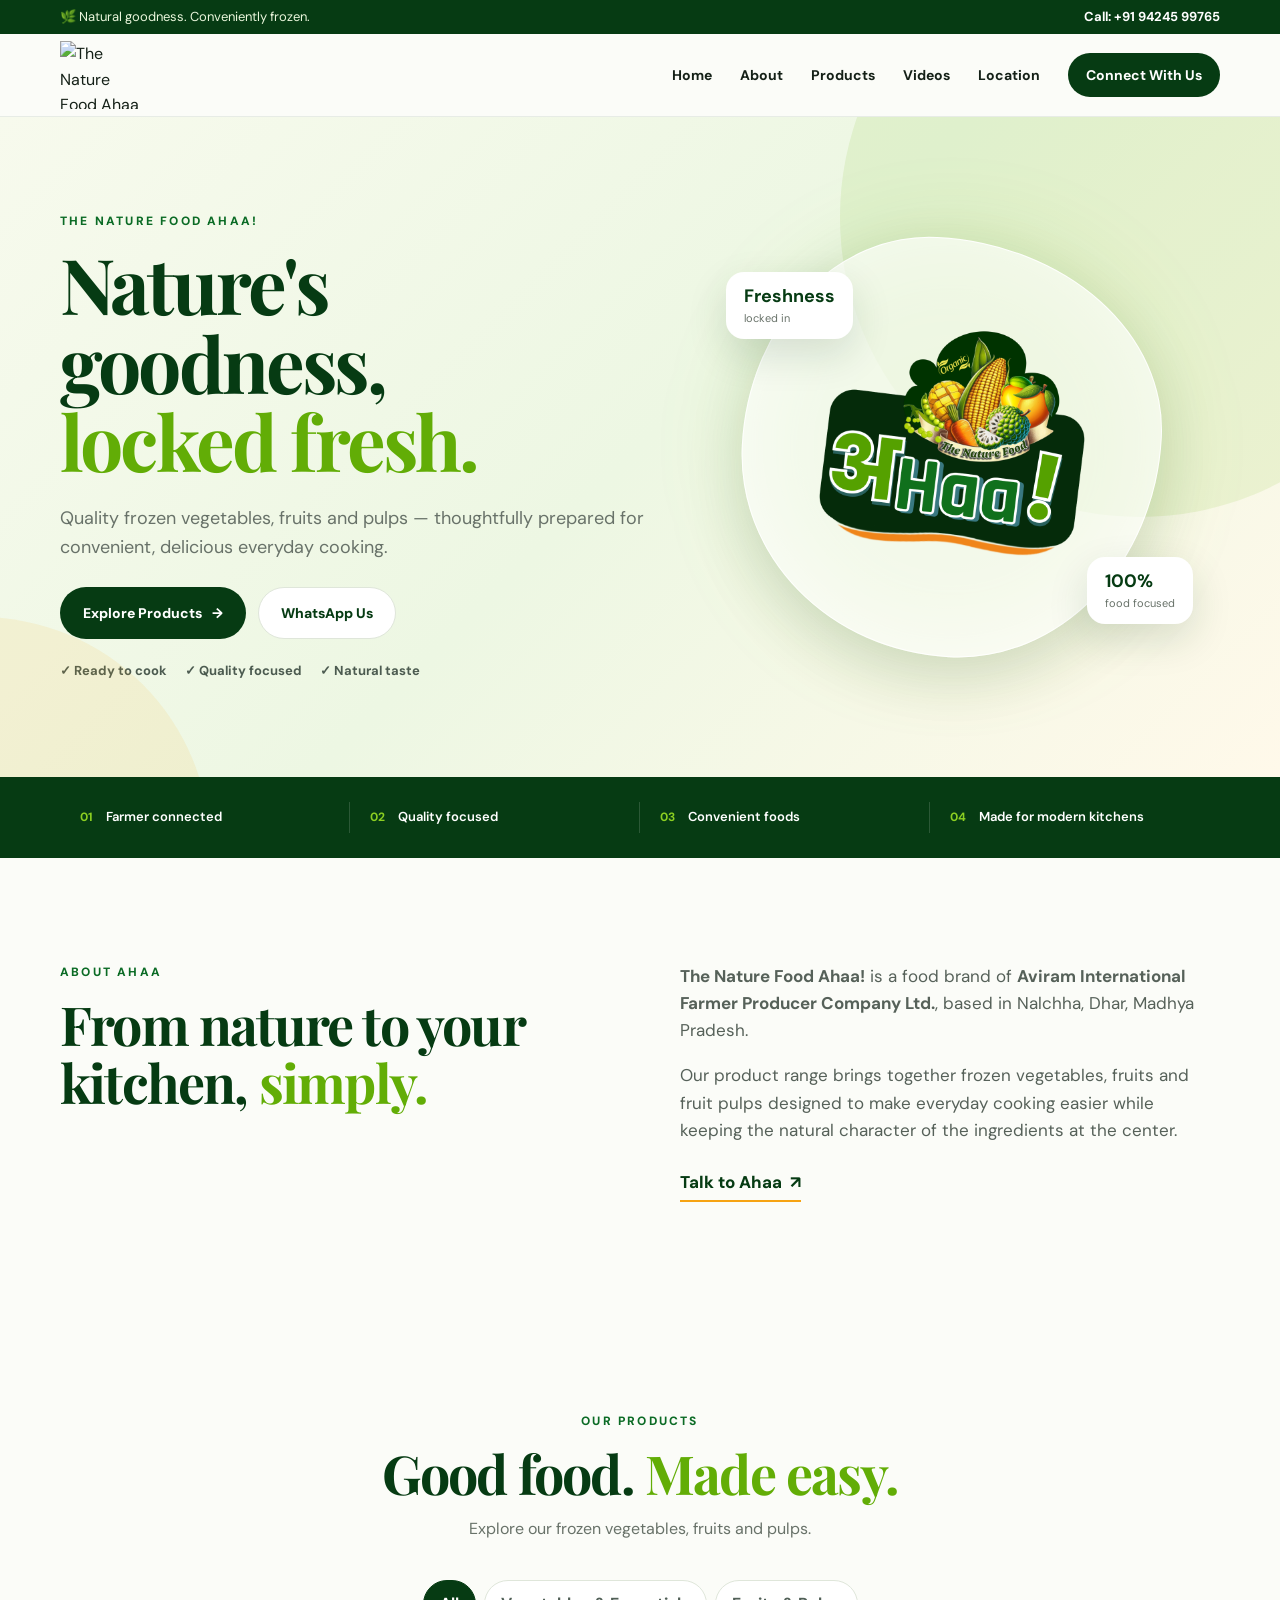
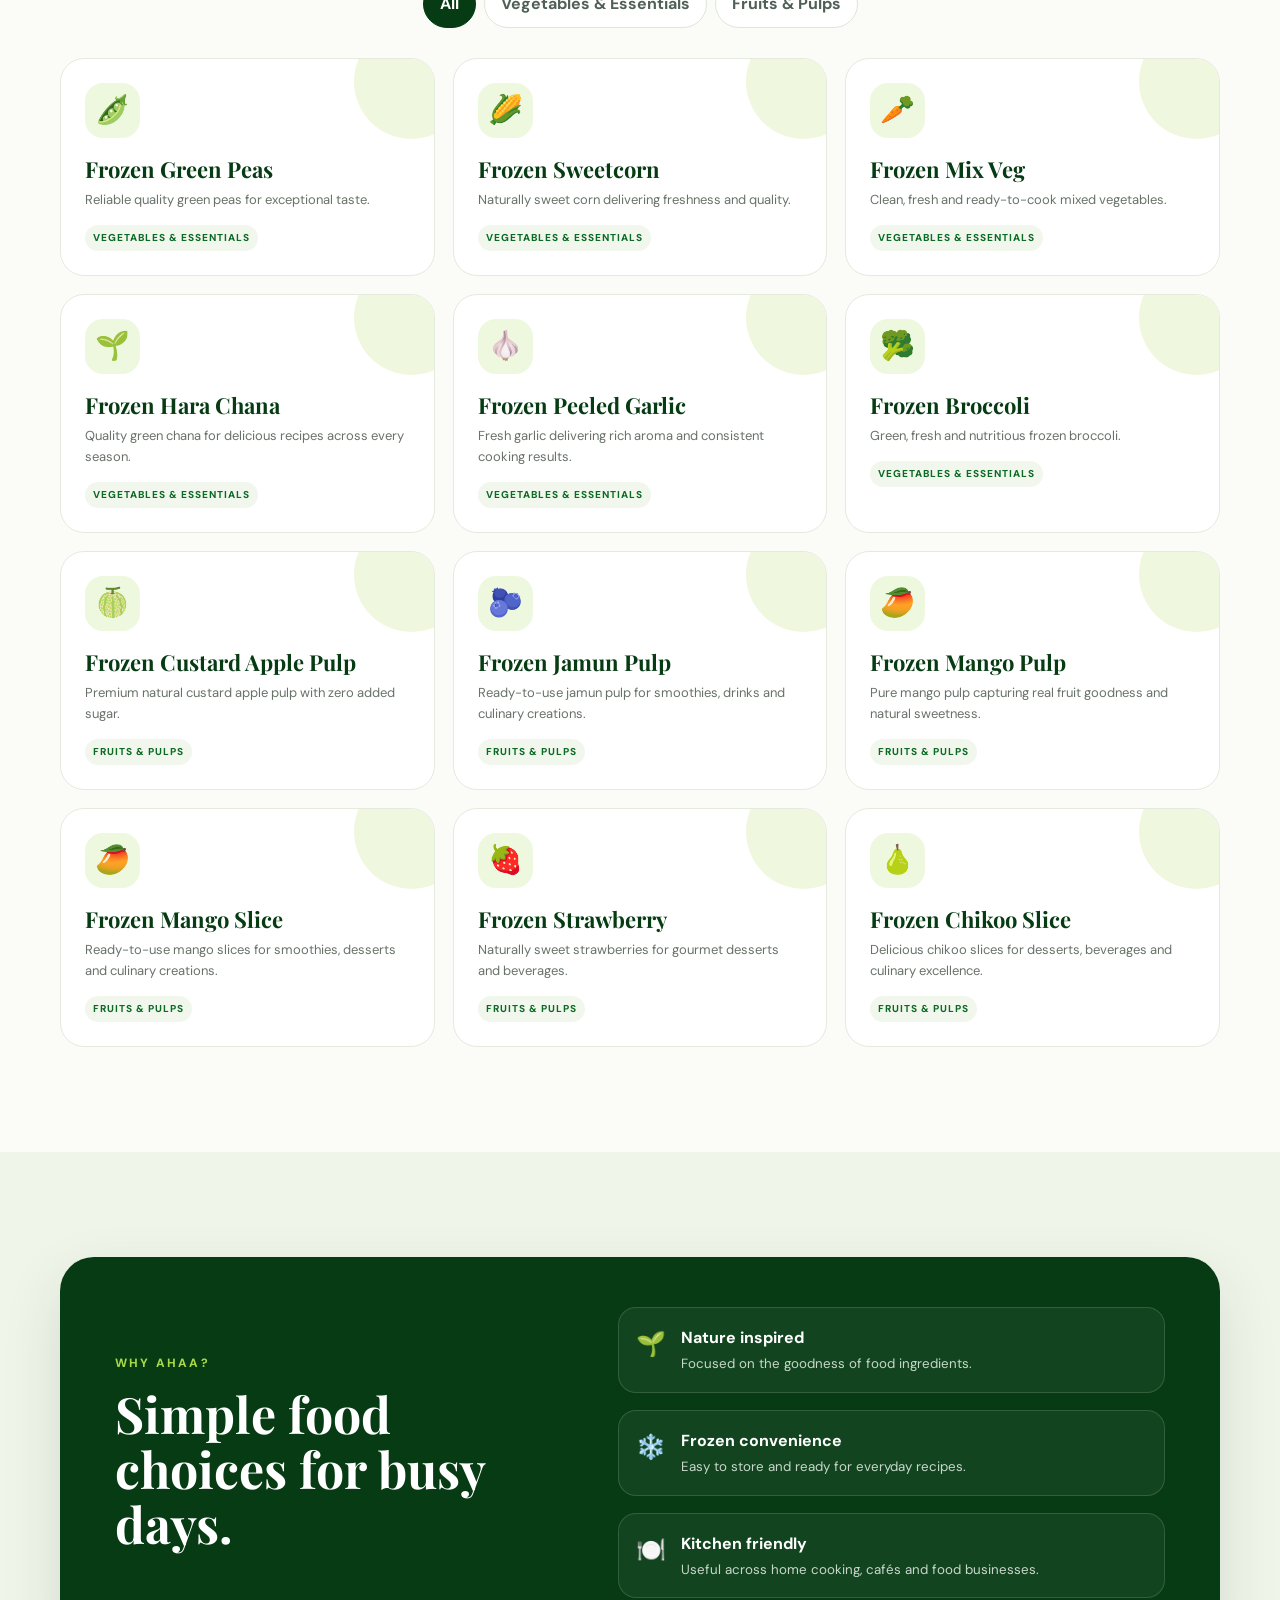
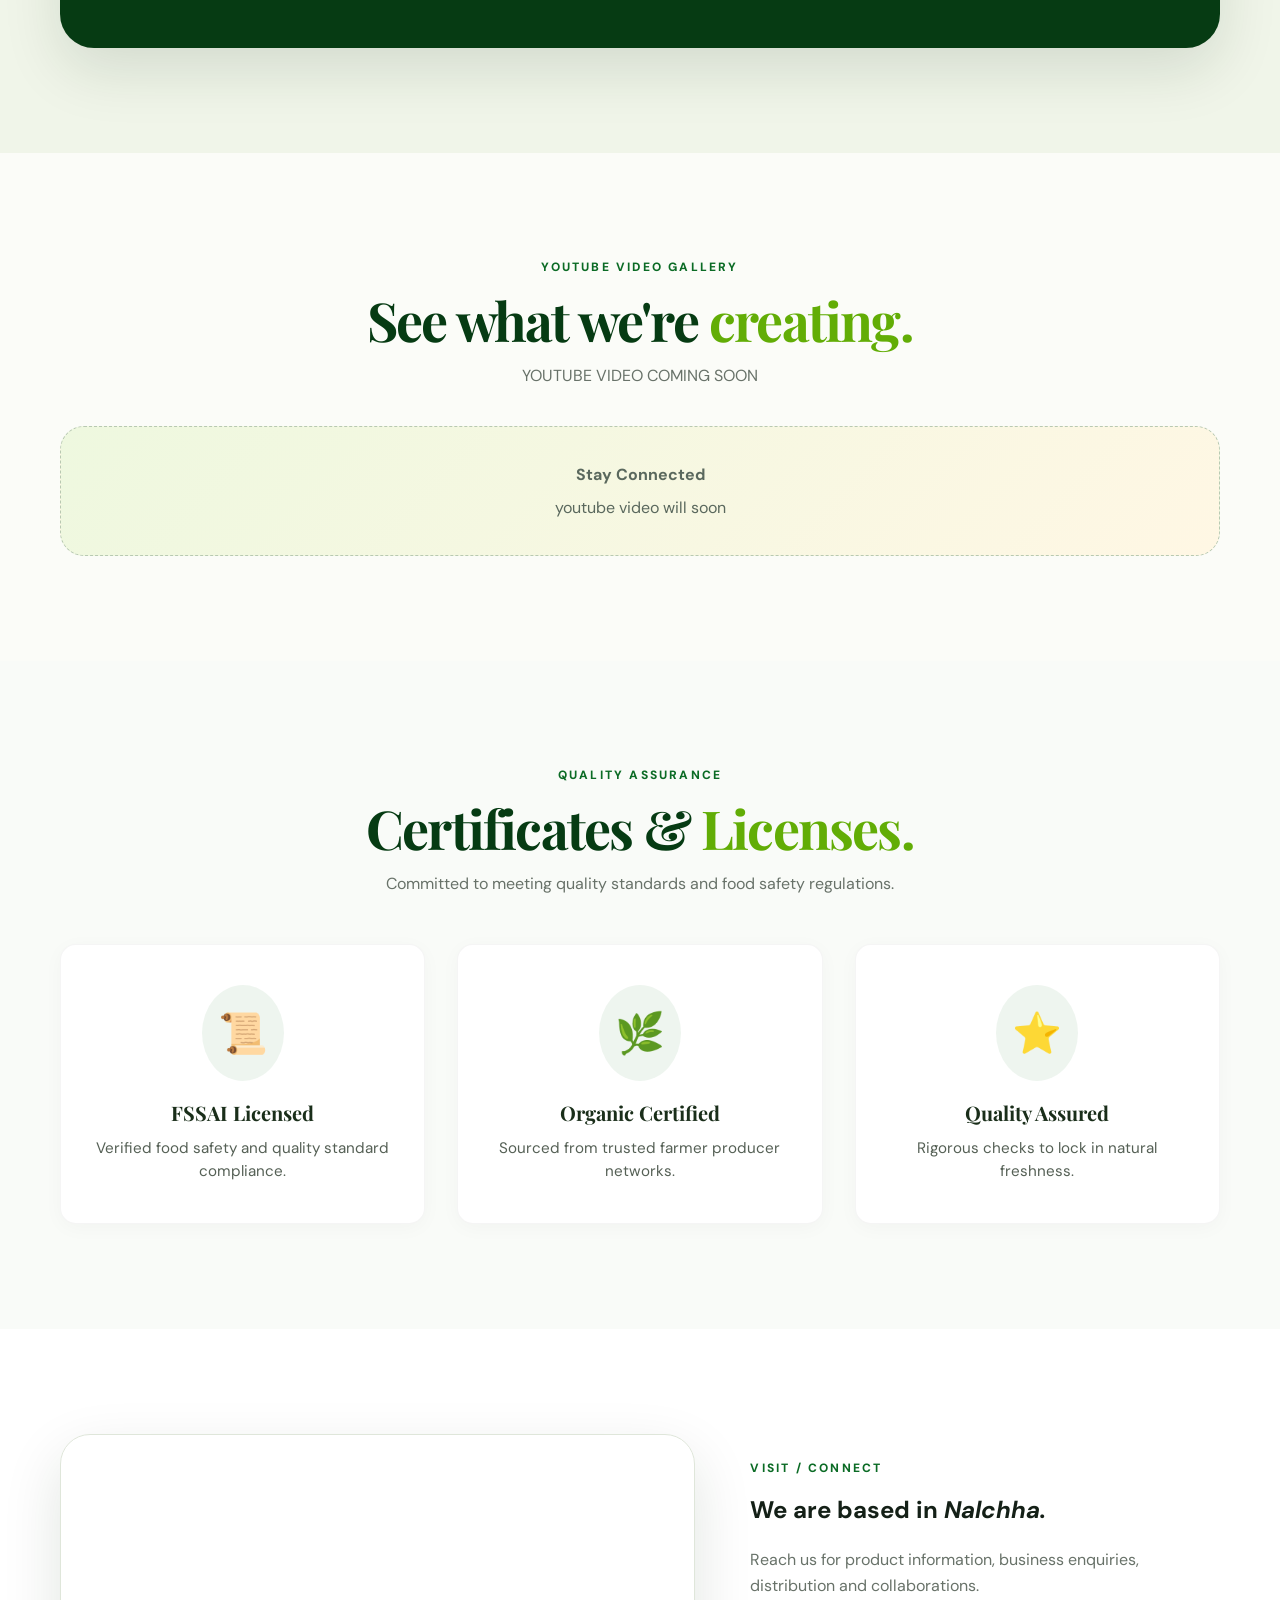
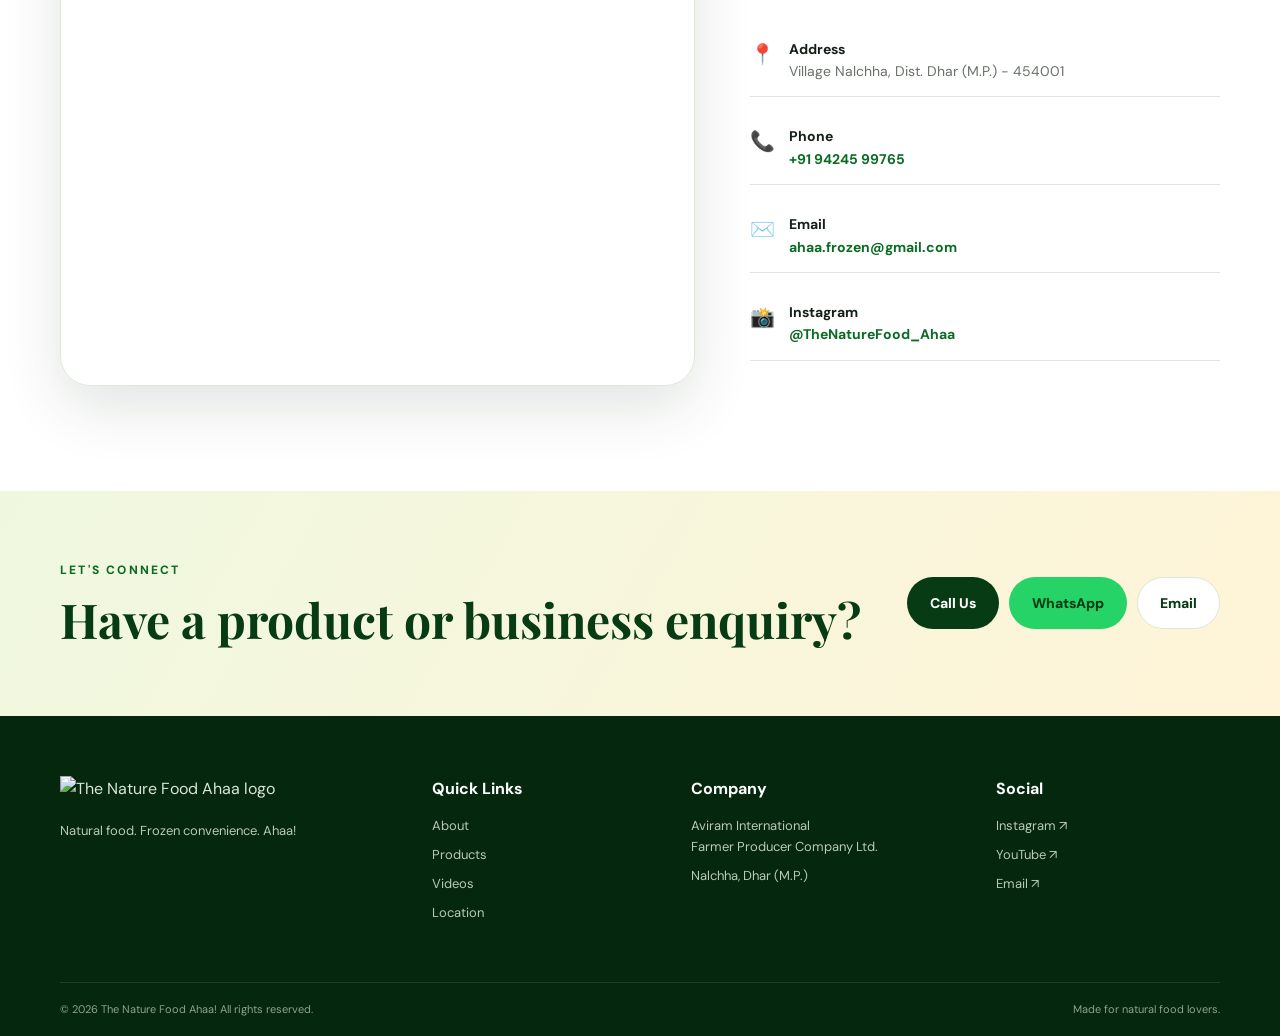
==== commit 52efb50f: "Update index.html" ====
--- a/index.html
+++ b/index.html
@@ -64,7 +64,7 @@
         <div class="hero-visual reveal delay-1">
           <div class="glow"></div>
           <div class="hero-card">
-            <img src="assets/logo.png" alt="Ahaa brand logo">
+            <img src="logo.png" alt="Ahaa brand logo">
           </div>
           <div class="floating-card floating-one">
             <strong>Freshness</strong><small>locked in</small>
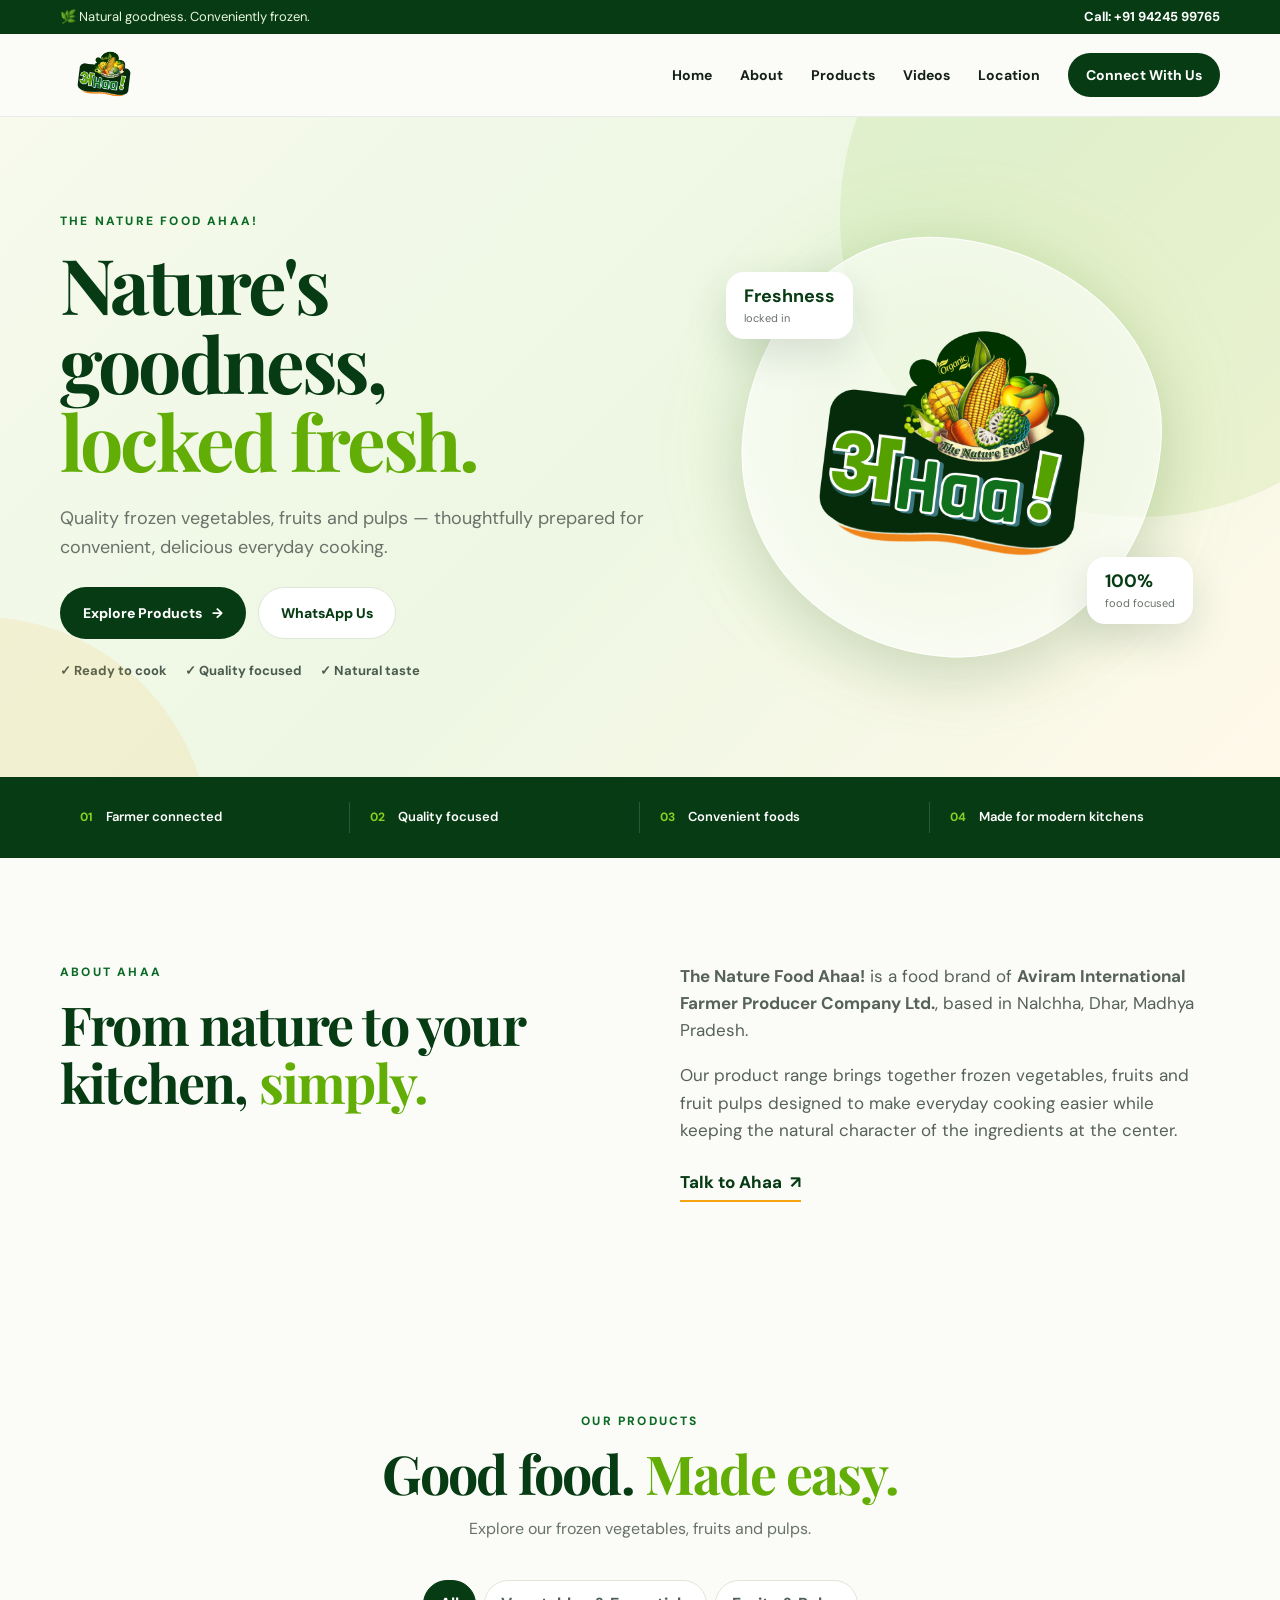
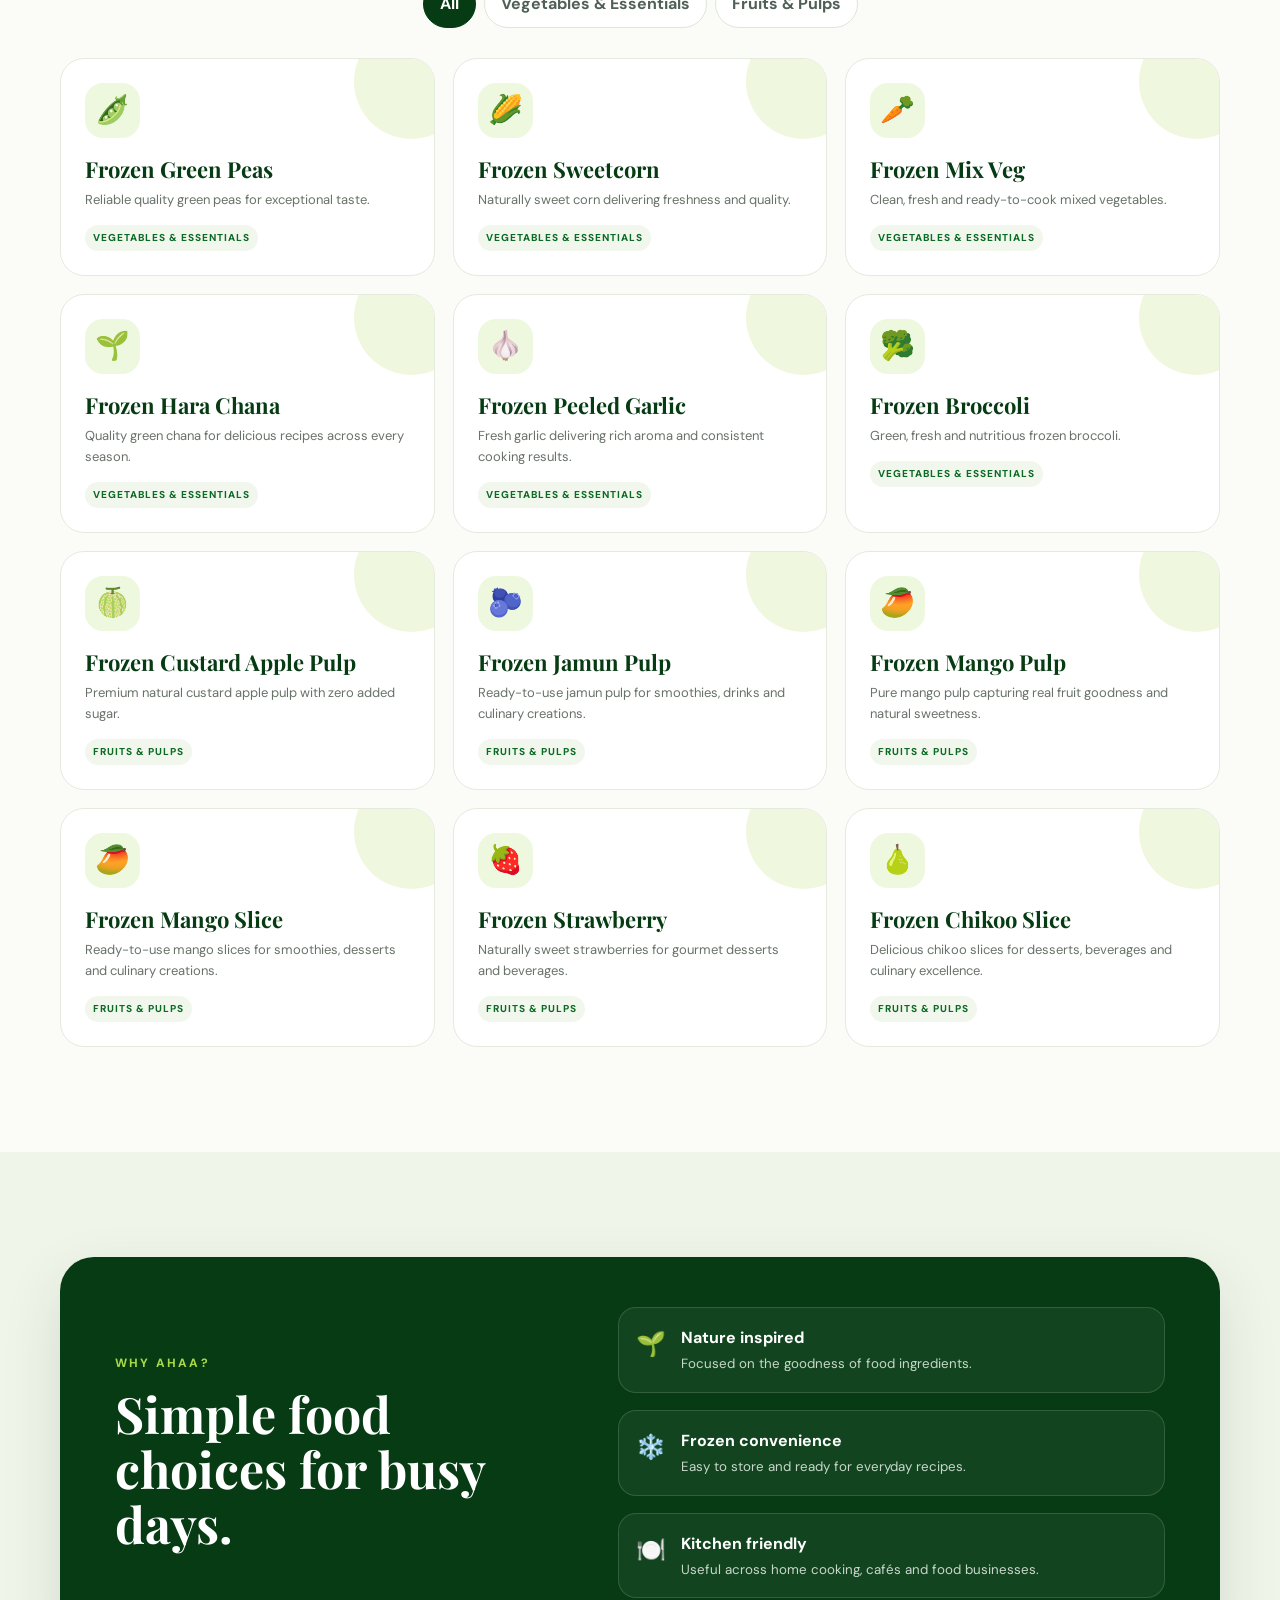
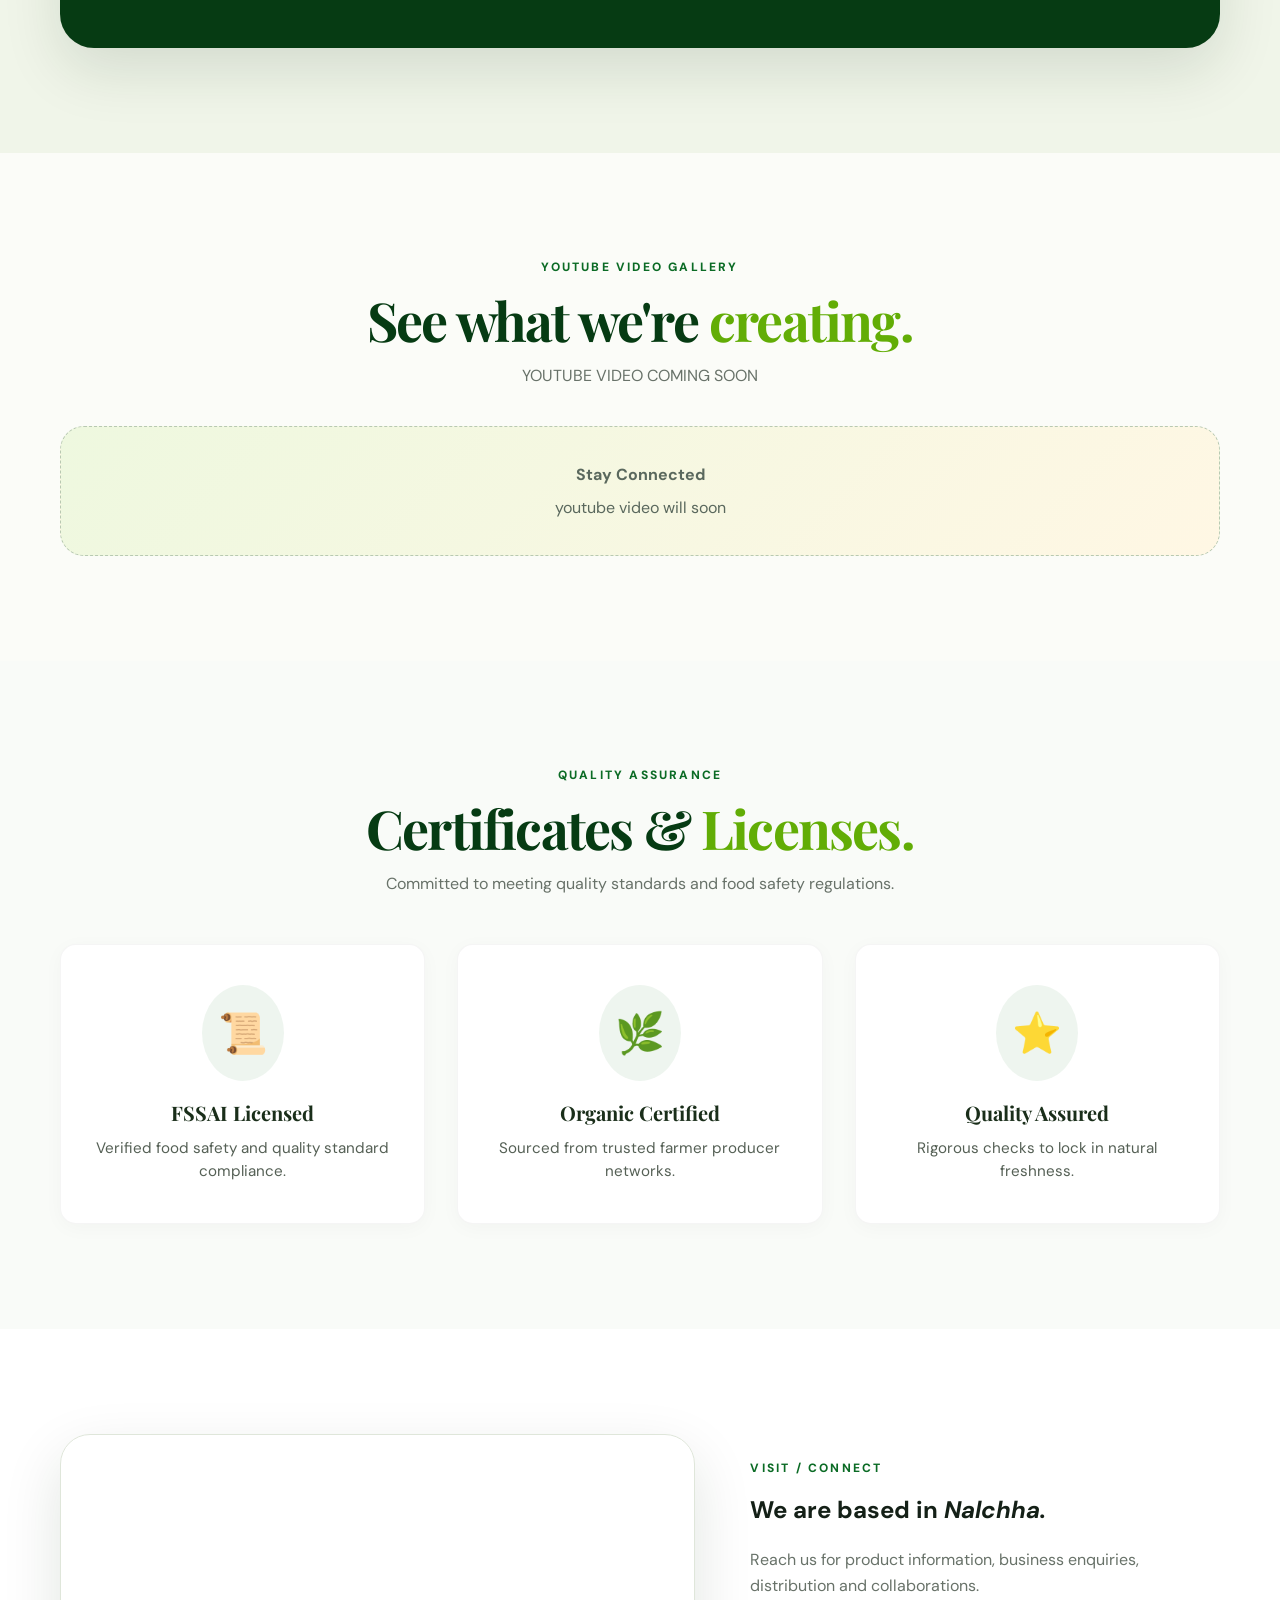
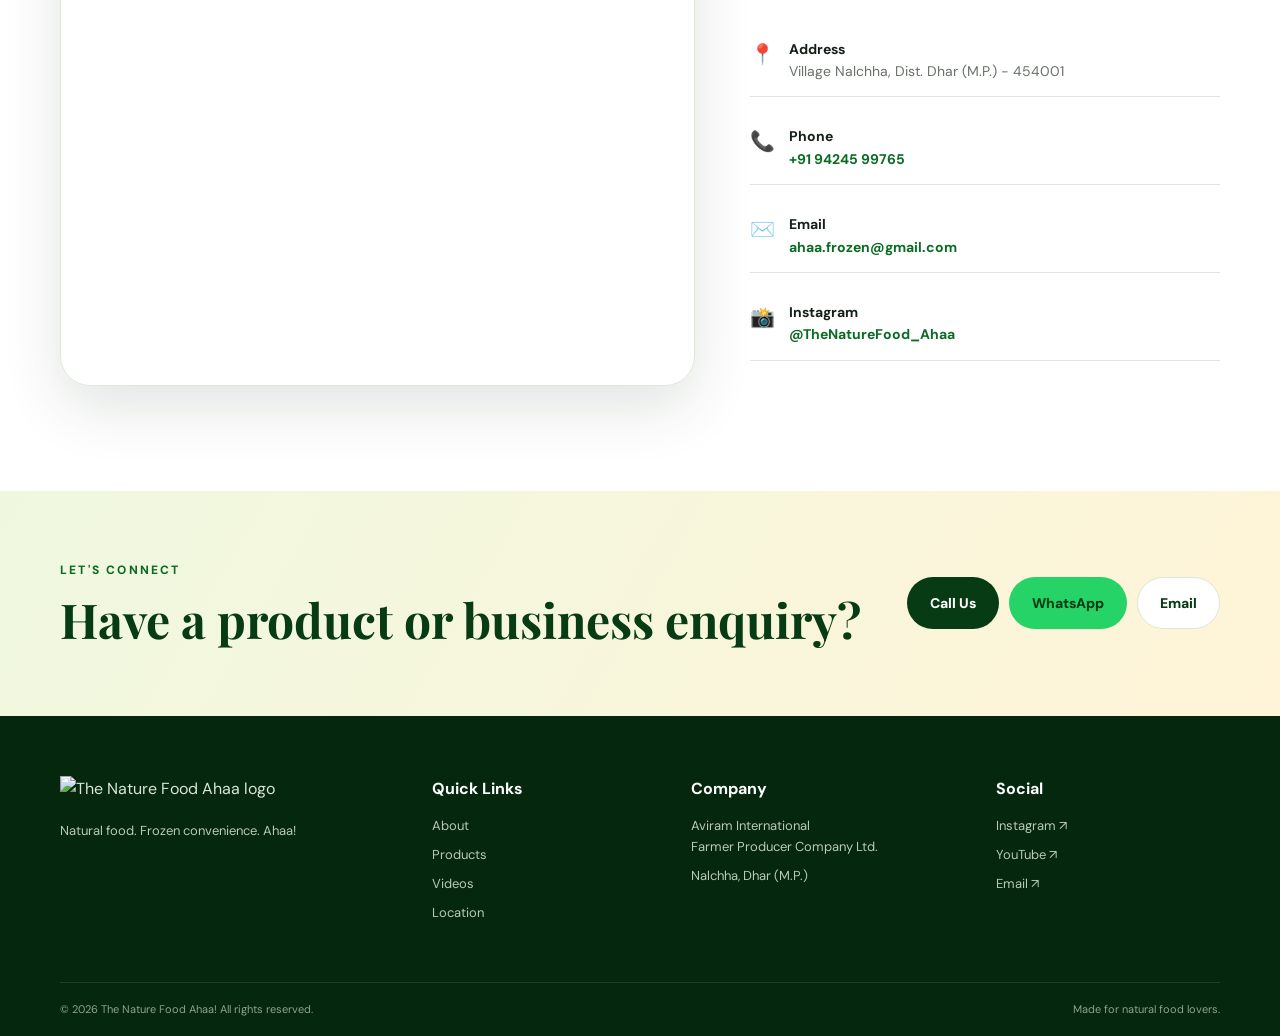
==== commit ae0f6c3b: "Update logo image source in index.html" ====
--- a/index.html
+++ b/index.html
@@ -22,7 +22,7 @@
   <header class="header" id="home">
     <div class="container nav">
       <a class="brand" href="#home" aria-label="The Nature Food Ahaa home">
-        <img src="assets/logo.png" alt="The Nature Food Ahaa logo">
+        <img src="logo.png" alt="The Nature Food Ahaa logo">
       </a>
 
       <button class="menu-toggle" aria-label="Open menu" aria-expanded="false">☰</button>
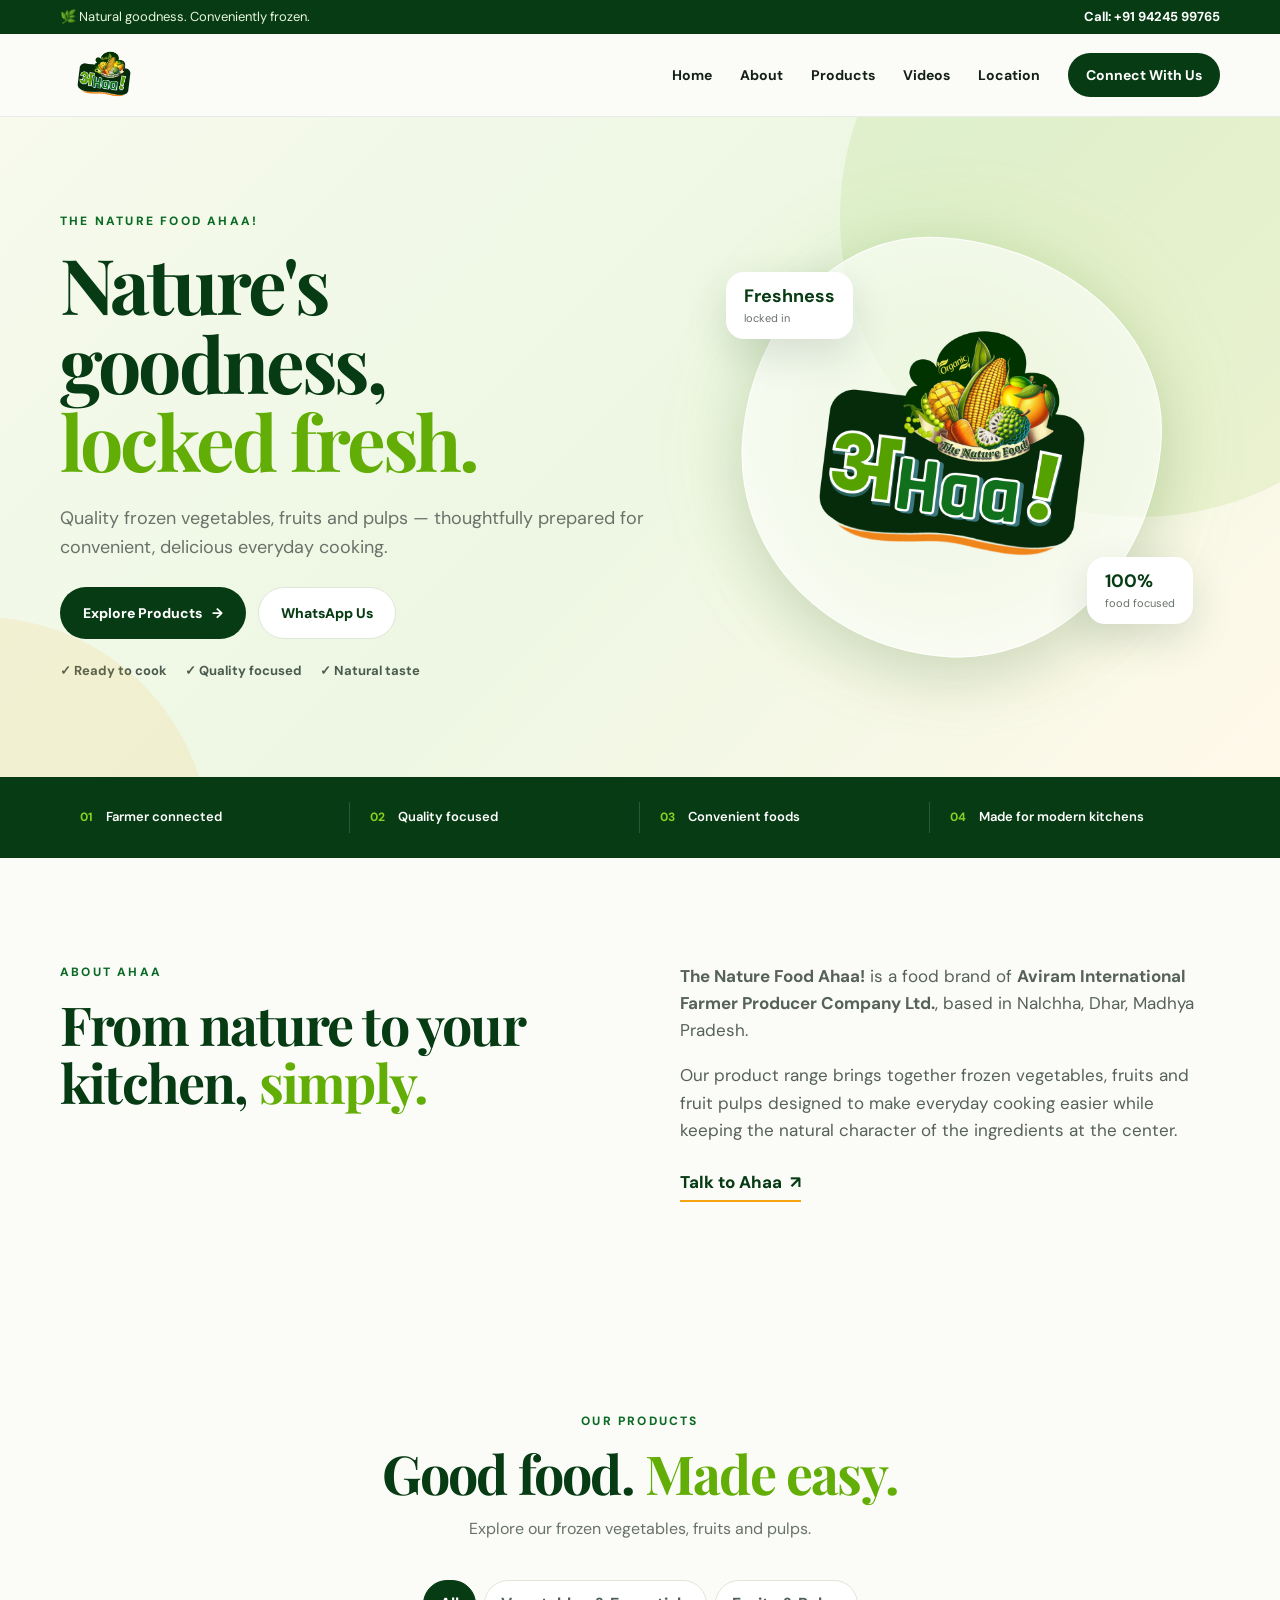
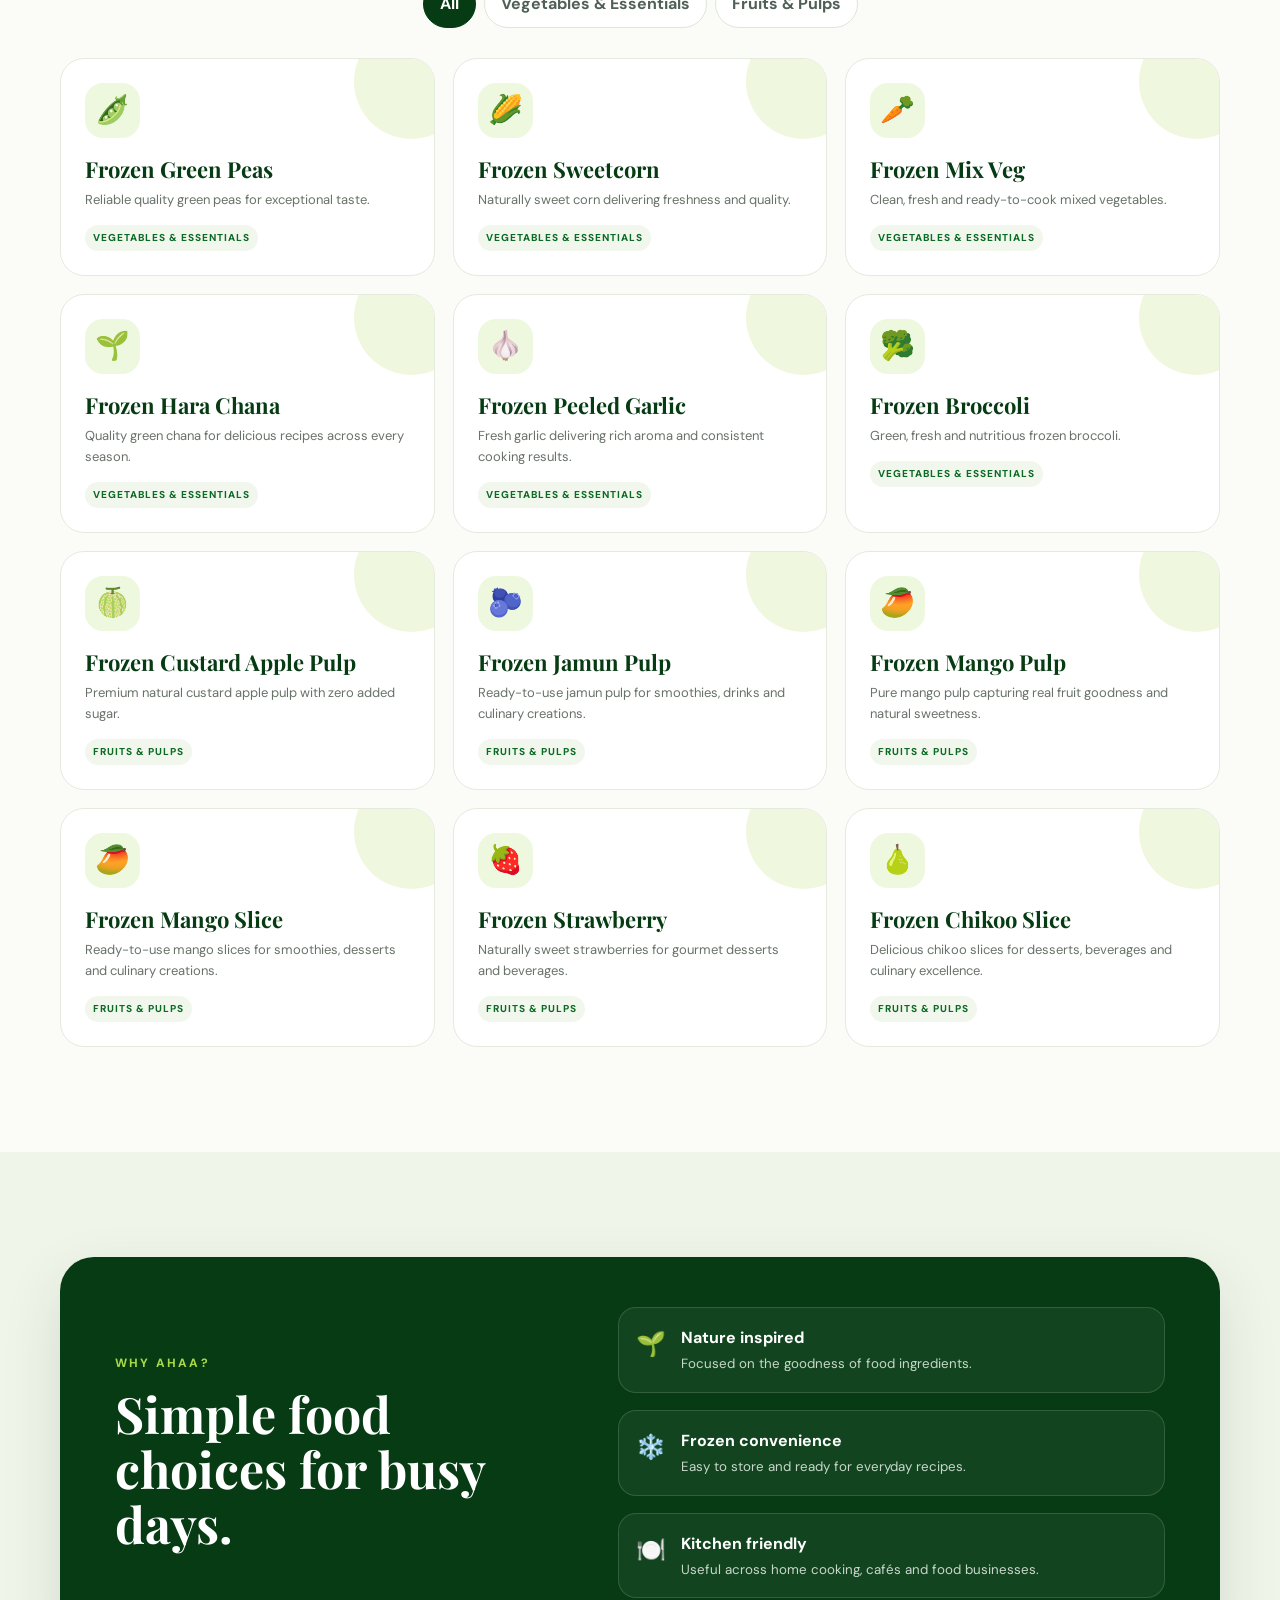
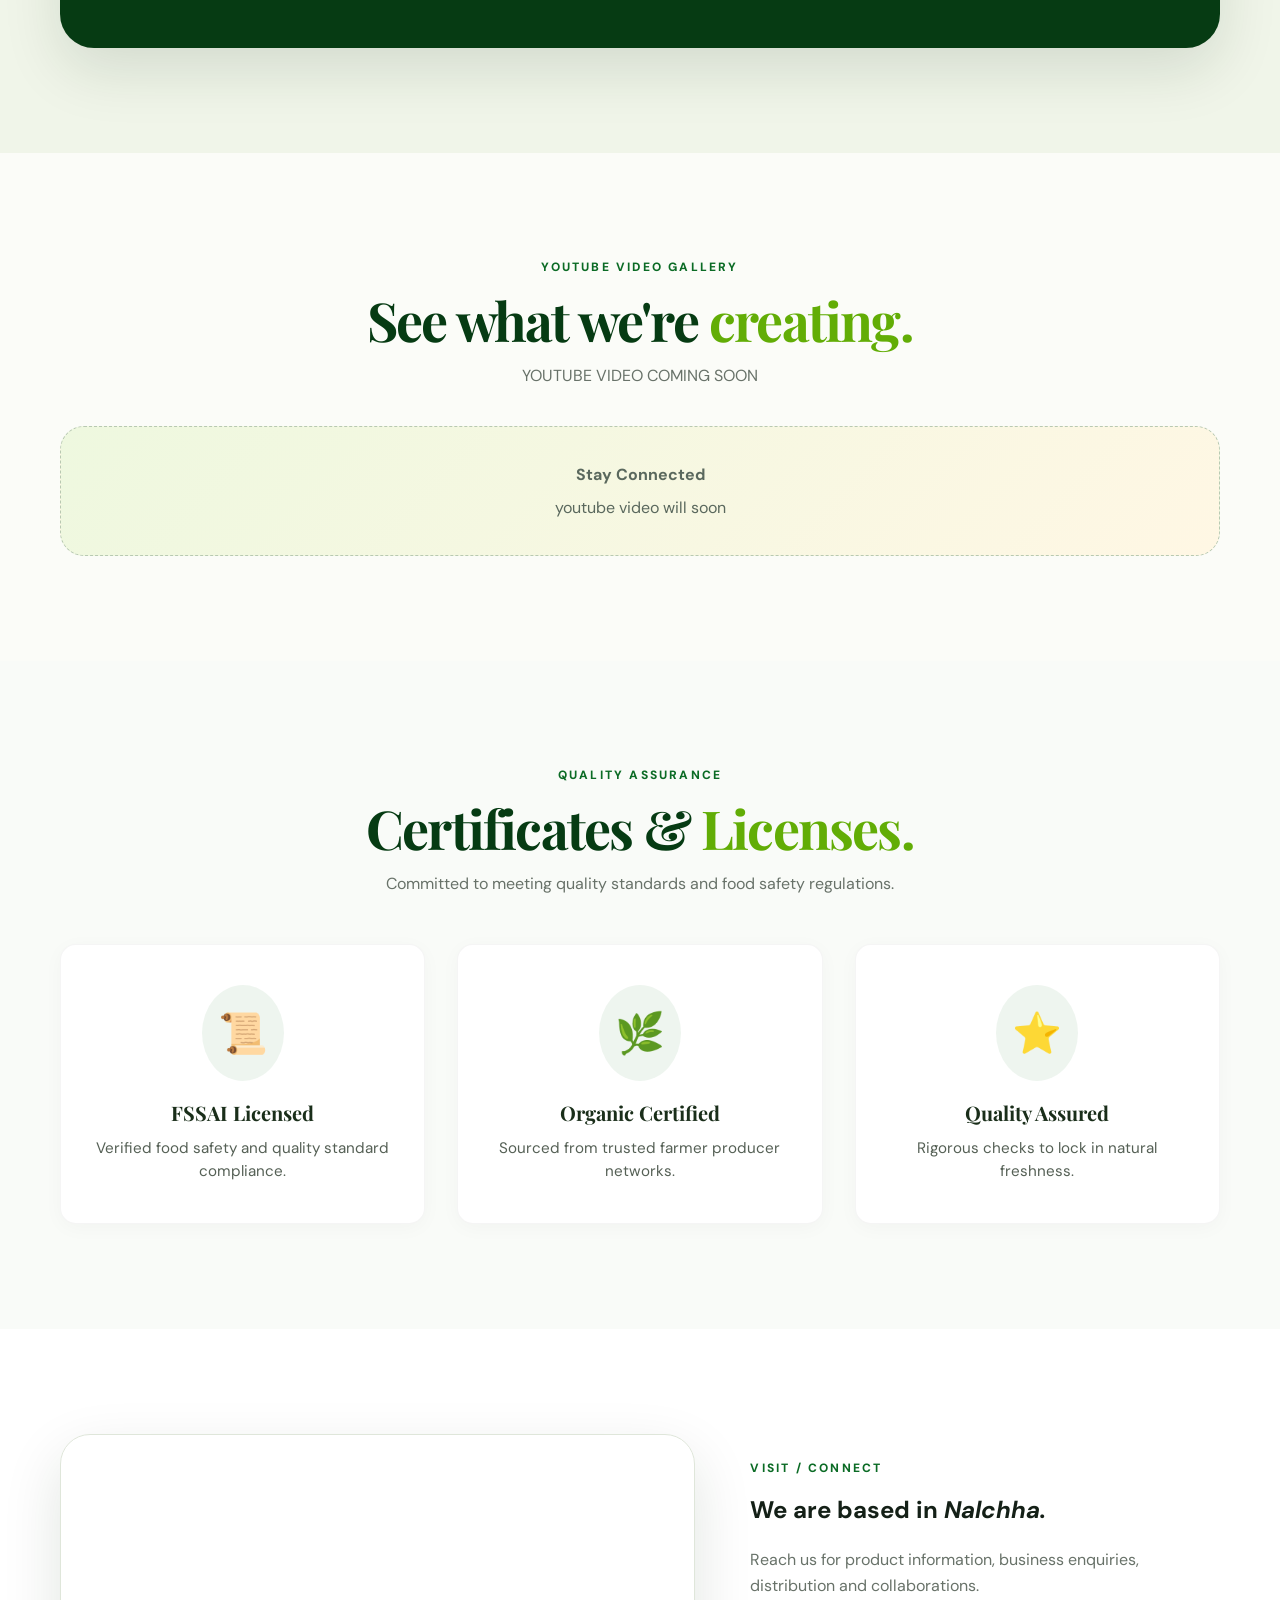
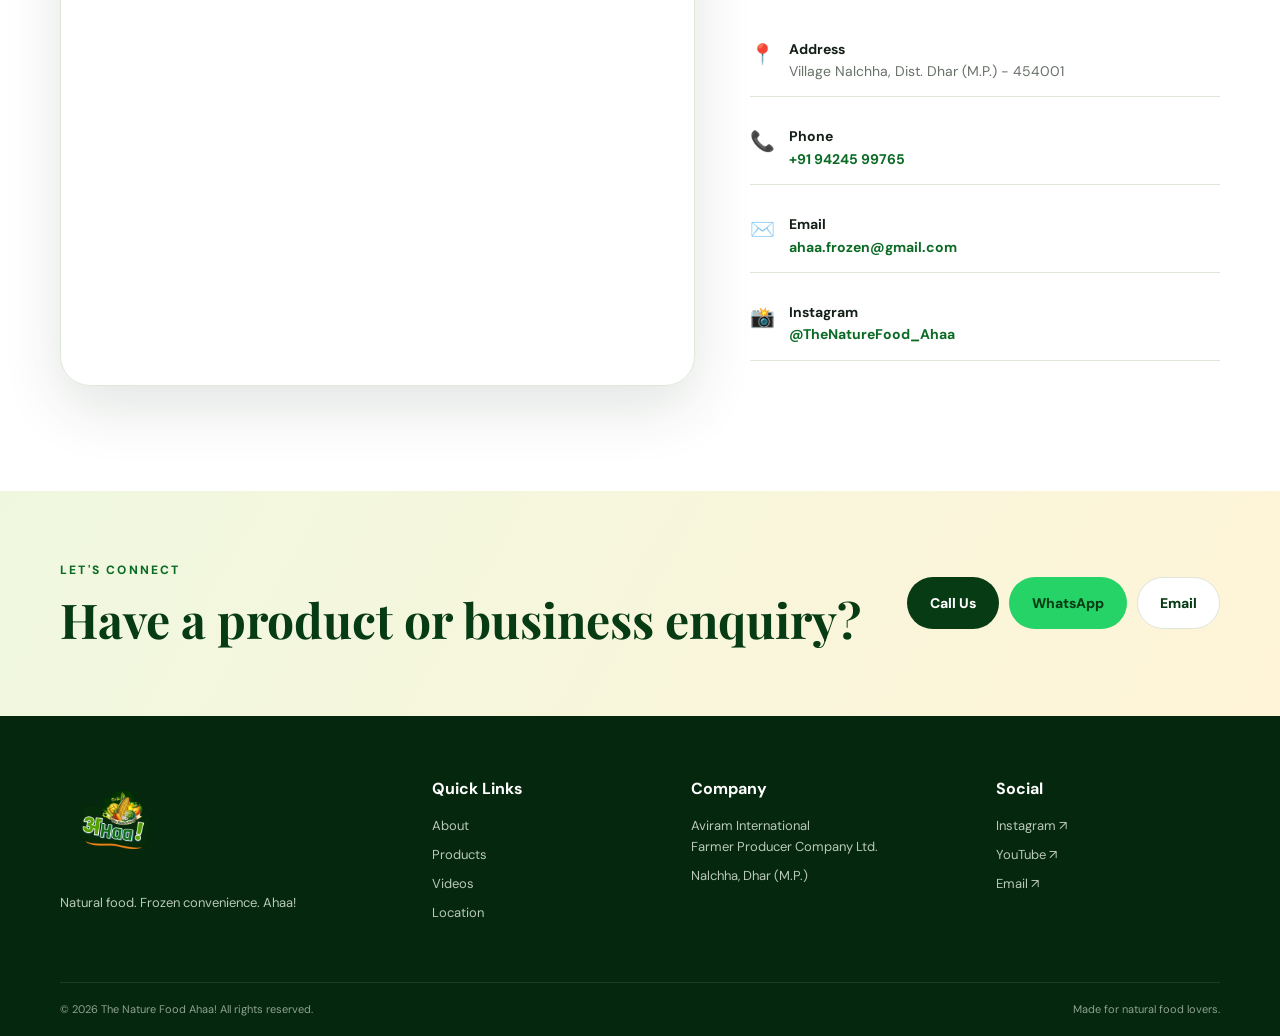
==== commit 6ed7cb20: "Update logo image source in footer" ====
--- a/index.html
+++ b/index.html
@@ -228,7 +228,7 @@
   <footer class="footer">
     <div class="container footer-grid">
       <div class="footer-brand">
-        <img src="assets/logo.png" alt="The Nature Food Ahaa logo">
+        <img src="logo.png" alt="The Nature Food Ahaa logo">
         <p>Natural food. Frozen convenience. Ahaa!</p>
       </div>
       <div>
